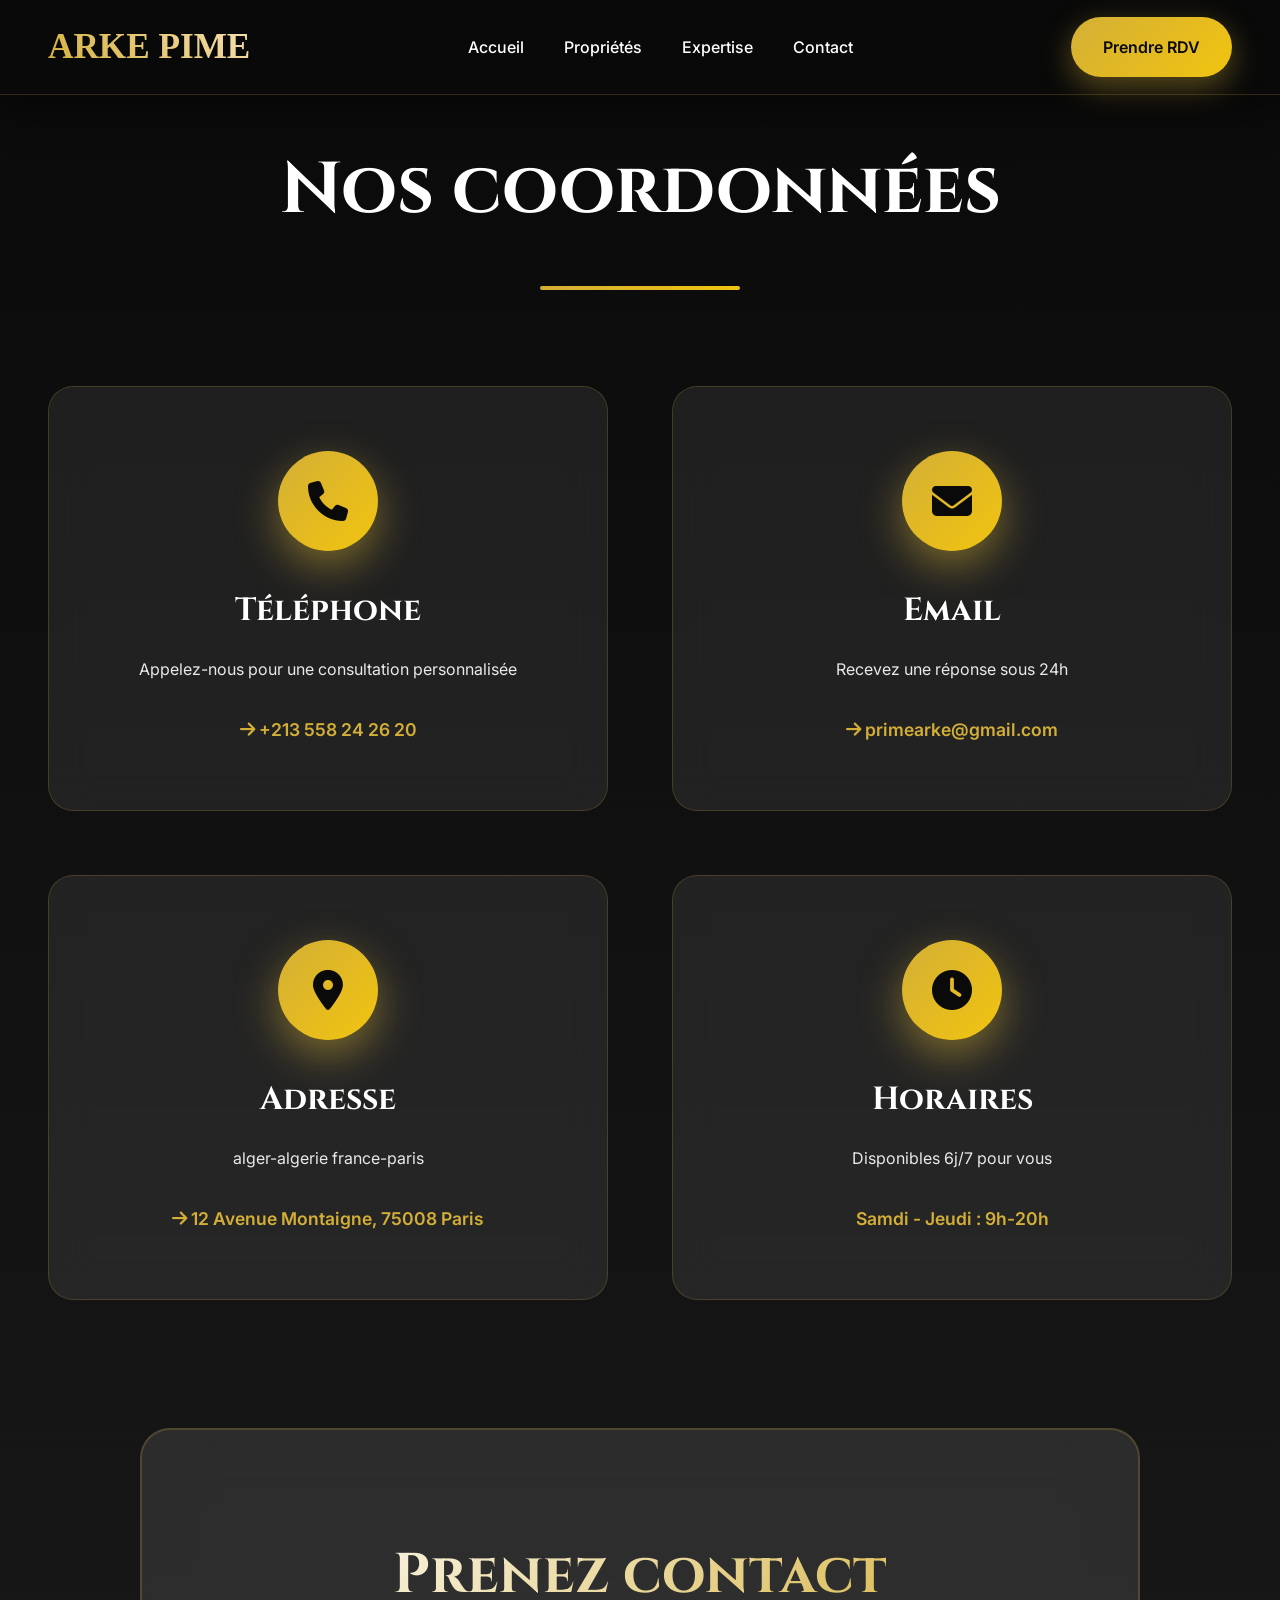
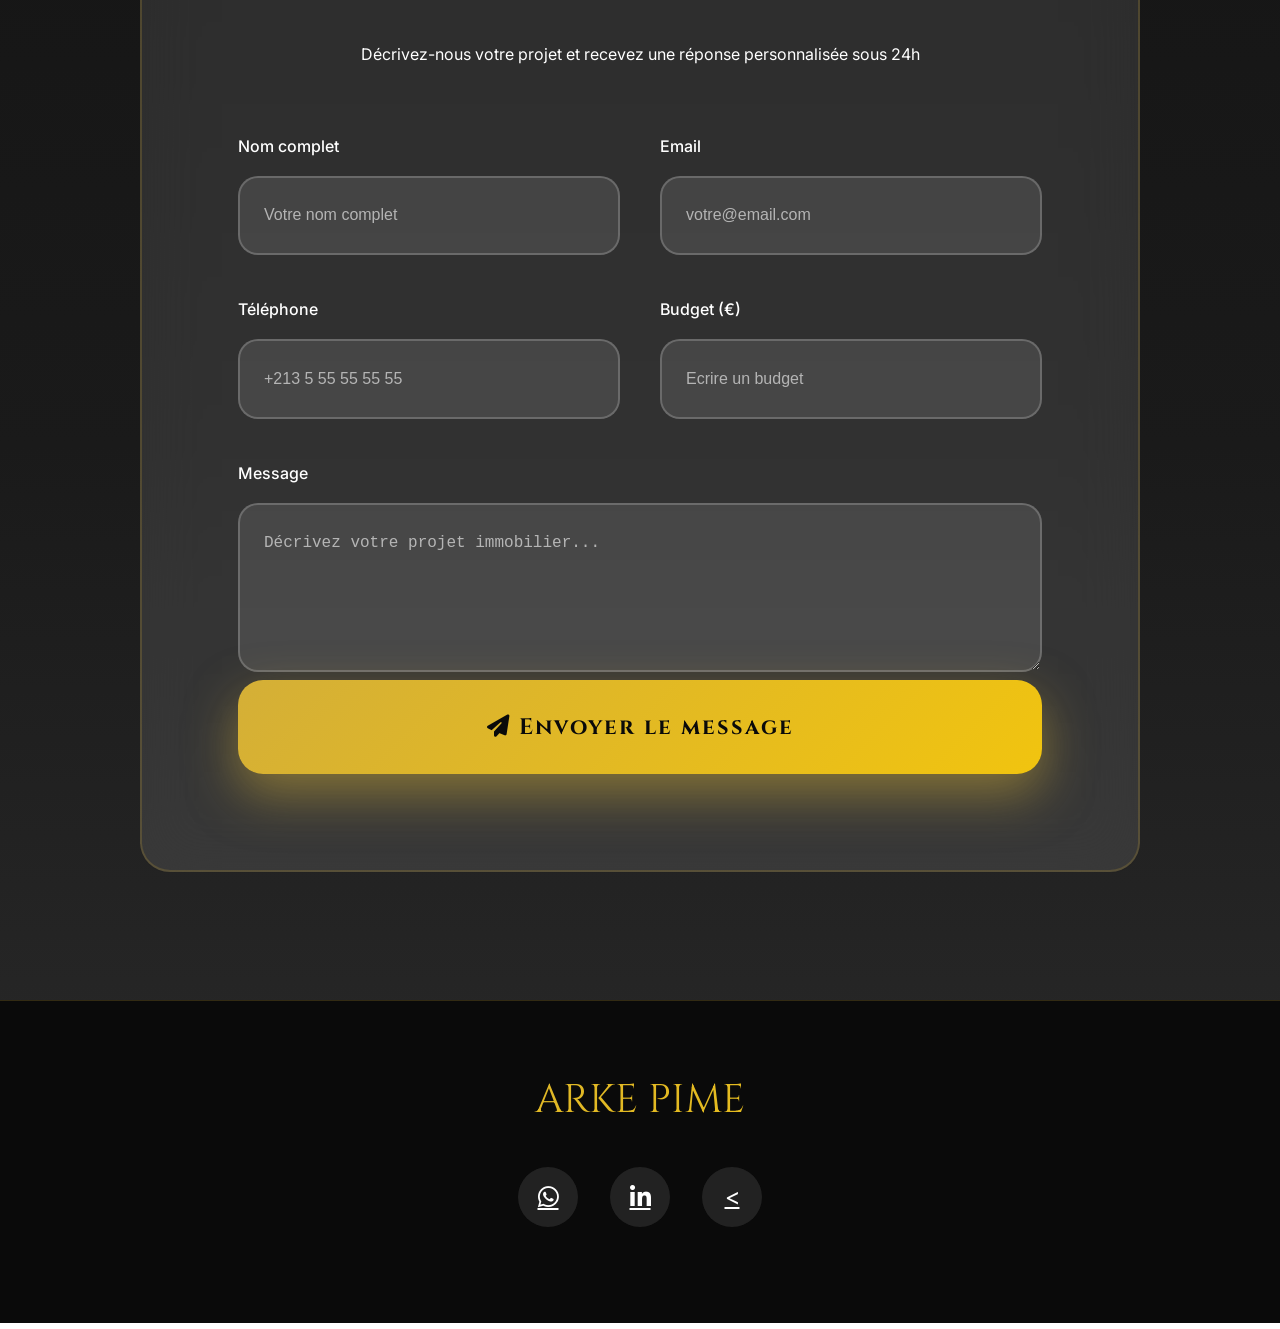
==== contact.html @ ad89e48e "Create contact.html" ====
<!DOCTYPE html>
<html lang="fr">
<head>
    <meta charset="UTF-8">
    <meta name="viewport" content="width=device-width, initial-scale=1.0">
    <title>ARKE PIME - Contact Premium | Immobilier d'Exception</title>
    <link href="https://cdnjs.cloudflare.com/ajax/libs/font-awesome/6.5.1/css/all.min.css" rel="stylesheet">
    <link href="https://fonts.googleapis.com/css2?family=Cinzel:wght@400;500;600;700;800;900&family=Inter:wght@200;300;400;500;600;700;800&display=swap" rel="stylesheet">
    <style>
        :root {
            --gold-primary: #D4AF37;
            --gold-secondary: #F1C40F;
            --gold-tertiary: #F39C12;
            --dark-primary: #0A0A0A;
            --dark-secondary: #1A1A1A;
            --dark-tertiary: #2C2C2C;
            --white-pure: #FFFFFF;
            --glass-bg: rgba(255,255,255,0.05);
            --glass-border: rgba(212,175,55,0.2);
        }

        * {
            margin: 0;
            padding: 0;
            box-sizing: border-box;
        }

        body {
            font-family: 'Inter', sans-serif;
            line-height: 1.75;
            color: var(--white-pure);
            background: linear-gradient(180deg, var(--dark-primary) 0%, var(--dark-secondary) 70%, var(--dark-tertiary) 100%);
            overflow-x: hidden;
        }

        /* HEADER */
        header {
            position: fixed;
            top: 0;
            width: 100%;
            z-index: 10000;
            padding: 1rem 0;
            background: rgba(10,10,10,0.95);
            backdrop-filter: blur(30px);
            border-bottom: 1px solid var(--glass-border);
            box-shadow: 0 10px 40px rgba(0,0,0,0.5);
        }

        nav {
            max-width: 1400px;
            margin: 0 auto;
            padding: 0 3rem;
            display: flex;
            justify-content: space-between;
            align-items: center;
        }

       .logo {
            font-family: 'Playfair Display', serif;
            font-size: 2.2rem;
            font-weight: 700;
            background: linear-gradient(45deg, #d4af37, #f7e1b5);
            -webkit-background-clip: text;
            -webkit-text-fill-color: transparent;
            background-clip: text;
        }

        .nav-links {
            display: flex;
            list-style: none;
            gap: 2.5rem;
        }

        .nav-links a {
            color: var(--white-pure);
            text-decoration: none;
            font-weight: 500;
            font-size: 1rem;
            transition: color 0.3s ease;
        }

        .nav-links a:hover {
            color: var(--gold-primary);
        }

        .cta-btn {
            background: linear-gradient(135deg, var(--gold-primary), var(--gold-secondary));
            color: var(--dark-primary);
            padding: 1rem 2rem;
            border-radius: 30px;
            text-decoration: none;
            font-weight: 600;
            font-size: 1rem;
            box-shadow: 0 10px 30px rgba(212,175,55,0.4);
            transition: all 0.3s ease;
        }

        .cta-btn:hover {
            transform: translateY(-3px);
            box-shadow: 0 20px 40px rgba(212,175,55,0.6);
        }

        /* HERO */
        .hero {
            height: 100vh;
            background: linear-gradient(rgba(10,10,10,0.8), rgba(26,26,26,0.9)), 
                        url('https://images.unsplash.com/photo-1558618047-3c8c76fdd9e4?ixlib=rb-4.0.3&auto=format&fit=crop&w=2070&q=80');
            background-size: cover;
            background-position: center;
            display: flex;
            align-items: center;
            justify-content: center;
            text-align: center;
            margin-top: 80px;
            position: relative;
        }

        .hero-content h1 {
            font-family: 'Cinzel', serif;
            font-size: 6rem;
            font-weight: 900;
            margin-bottom: 2rem;
            background: linear-gradient(135deg, var(--white-pure), var(--gold-primary));
            -webkit-background-clip: text;
            -webkit-text-fill-color: transparent;
            background-clip: text;
            text-shadow: 0 0 50px rgba(0,0,0,0.8);
        }

        .hero-content p {
            font-size: 1.8rem;
            max-width: 700px;
            margin: 0 auto 3rem;
            opacity: 0.95;
        }

        /* CONTAINER */
        .container {
            max-width: 1400px;
            margin: 0 auto;
            padding: 8rem 3rem;
        }

        .section-title {
            font-family: 'Cinzel', serif;
            font-size: 4.5rem;
            text-align: center;
            margin-bottom: 6rem;
            color: var(--white-pure);
            position: relative;
        }

        .section-title::after {
            content: '';
            display: block;
            width: 200px;
            height: 4px;
            background: linear-gradient(90deg, var(--gold-primary), var(--gold-secondary));
            margin: 2rem auto 0;
            border-radius: 2px;
        }

        /* CONTACT GRID */
        .contact-grid {
            display: grid;
            grid-template-columns: repeat(auto-fit, minmax(400px, 1fr));
            gap: 4rem;
            margin-bottom: 8rem;
        }

        .contact-card {
            background: rgba(255,255,255,0.08);
            backdrop-filter: blur(20px);
            border: 1px solid var(--glass-border);
            border-radius: 25px;
            padding: 4rem 3rem;
            text-align: center;
            transition: all 0.4s ease;
            cursor: pointer;
        }

        .contact-card:hover {
            transform: translateY(-15px);
            border-color: var(--gold-primary);
            box-shadow: 0 30px 80px rgba(212,175,55,0.3);
        }

        .contact-icon {
            width: 100px;
            height: 100px;
            background: linear-gradient(135deg, var(--gold-primary), var(--gold-secondary));
            border-radius: 50%;
            display: flex;
            align-items: center;
            justify-content: center;
            margin: 0 auto 2rem;
            font-size: 2.5rem;
            color: var(--dark-primary);
            box-shadow: 0 15px 40px rgba(212,175,55,0.5);
            transition: all 0.3s ease;
        }

        .contact-card:hover .contact-icon {
            transform: scale(1.1);
        }

        .contact-card h3 {
            font-family: 'Cinzel', serif;
            font-size: 2rem;
            margin-bottom: 1rem;
            color: var(--white-pure);
        }

        .contact-card p {
            opacity: 0.9;
            margin-bottom: 2rem;
        }

        .contact-info {
            color: var(--gold-primary);
            font-weight: 600;
            font-size: 1.1rem;
            text-decoration: none;
            display: block;
        }

        /* MAIN FORM */
        .main-form {
            background: rgba(255,255,255,0.1);
            backdrop-filter: blur(30px);
            border: 2px solid var(--glass-border);
            border-radius: 30px;
            padding: 6rem;
            max-width: 1000px;
            margin: 0 auto;
        }

        .form-title {
            text-align: center;
            margin-bottom: 4rem;
        }

        .form-title h2 {
            font-family: 'Cinzel', serif;
            font-size: 3.5rem;
            margin-bottom: 1rem;
            background: linear-gradient(135deg, var(--white-pure), var(--gold-primary));
            -webkit-background-clip: text;
            -webkit-text-fill-color: transparent;
            background-clip: text;
        }

        .form-grid {
            display: grid;
            grid-template-columns: 1fr 1fr;
            gap: 2.5rem;
            margin-bottom: 2.5rem;
        }

        .form-group.full {
            grid-column: 1 / -1;
        }

        .form-group label {
            display: block;
            margin-bottom: 1rem;
            font-weight: 500;
            color: var(--white-pure);
        }

        .form-group input,
        .form-group textarea,
        .form-group select {
            width: 100%;
            padding: 1.8rem 1.5rem;
            background: rgba(255,255,255,0.1);
            border: 2px solid rgba(255,255,255,0.2);
            border-radius: 20px;
            color: var(--white-pure);
            font-size: 1rem;
            transition: all 0.3s ease;
        }

        .form-group input::placeholder,
        .form-group textarea::placeholder {
            color: rgba(255,255,255,0.6);
        }

        .form-group input:focus,
        .form-group textarea:focus {
            outline: none;
            border-color: var(--gold-primary);
            box-shadow: 0 0 20px rgba(212,175,55,0.3);
            background: rgba(255,255,255,0.15);
        }

        .submit-btn {
            width: 100%;
            background: linear-gradient(135deg, var(--gold-primary), var(--gold-secondary));
            color: var(--dark-primary);
            padding: 2rem;
            border: none;
            border-radius: 25px;
            font-family: 'Cinzel', serif;
            font-size: 1.4rem;
            font-weight: 700;
            letter-spacing: 2px;
            cursor: pointer;
            transition: all 0.4s ease;
            box-shadow: 0 20px 50px rgba(212,175,55,0.5);
        }

        .submit-btn:hover {
            transform: translateY(-5px);
            box-shadow: 0 30px 70px rgba(212,175,55,0.7);
        }

        /* FOOTER */
        footer {
            background: var(--dark-primary);
            text-align: center;
            padding: 4rem 3rem;
            border-top: 1px solid var(--glass-border);
        }

        .footer-content {
            max-width: 1400px;
            margin: 0 auto;
        }

        .footer-logo {
            font-family: 'Cinzel', serif;
            font-size: 2.5rem;
            margin-bottom: 2rem;
            background: linear-gradient(135deg, var(--gold-primary), var(--gold-secondary));
            -webkit-background-clip: text;
            -webkit-text-fill-color: transparent;
            background-clip: text;
        }

        .social-links {
            display: flex;
            justify-content: center;
            gap: 2rem;
            margin-bottom: 2rem;
        }

        .social-links a {
            width: 60px;
            height: 60px;
            background: rgba(255,255,255,0.1);
            border-radius: 50%;
            display: flex;
            align-items: center;
            justify-content: center;
            color: var(--white-pure);
            font-size: 1.5rem;
            transition: all 0.3s ease;
            backdrop-filter: blur(10px);
        }

        .social-links a:hover {
            background: var(--gold-primary);
            transform: translateY(-5px) scale(1.1);
            box-shadow: 0 15px 40px rgba(212,175,55,0.6);
        }

        .footer-text {
            opacity: 0.8;
            font-size: 1rem;
        }

        /* RESPONSIVE */
        @media (max-width: 768px) {
            .hero-content h1 {
                font-size: 3.5rem;
            }
            
            .hero-content p {
                font-size: 1.3rem;
            }
            
            .nav-links {
                display: none;
            }
            
            .container {
                padding: 4rem 2rem;
            }
            
            .form-grid {
                grid-template-columns: 1fr;
            }
            
            .contact-grid {
                grid-template-columns: 1fr;
            }
        }
    </style>
</head>
<body>
    <!-- HEADER -->
    <header>
        <nav>
            <div class="logo">ARKE PIME</div>
            <ul class="nav-links">
                <li><a href="index.html">Accueil</a></li>
                <li><a href="#properties">Propriétés</a></li>
                <li><a href="#about">Expertise</a></li>
                <li><a href="contact.html">Contact</a></li>
            </ul>
            <a href="#form" class="cta-btn">Prendre RDV</a>
        </nav>
    </header>

  

    <!-- CONTACT INFO -->
    <div class="container">
        <h2 class="section-title" id="contact">Nos coordonnées</h2>
        
        <div class="contact-grid">
            <div class="contact-card">
                <div class="contact-icon">
                    <i class="fas fa-phone"></i>
                </div>
                <h3>Téléphone</h3>
                <p>Appelez-nous pour une consultation personnalisée</p>
                <a href="tel:+213558242620" class="contact-info">
                    <i class="fas fa-arrow-right"></i> +213 558 24 26 20
                </a>
            </div>

            <div class="contact-card">
                <div class="contact-icon">
                    <i class="fas fa-envelope"></i>
                </div>
                <h3>Email</h3>
                <p>Recevez une réponse sous 24h</p>
                <a href="primearke@gmail.com" class="contact-info">
                    <i class="fas fa-arrow-right"></i> primearke@gmail.com
                </a>
            </div>

            <div class="contact-card">
                <div class="contact-icon">
                    <i class="fas fa-map-marker-alt"></i>
                </div>
                <h3>Adresse</h3>
                <p>alger-algerie france-paris</p>
                <a href="#" class="contact-info">
                    <i class="fas fa-arrow-right"></i> 12 Avenue Montaigne, 75008 Paris
                </a>
            </div>

            <div class="contact-card">
                <div class="contact-icon">
                    <i class="fas fa-clock"></i>
                </div>
                <h3>Horaires</h3>
                <p>Disponibles 6j/7 pour vous</p>
                <div class="contact-info">Samdi - Jeudi : 9h-20h</div>
            </div>
        </div>

        <!-- MAIN FORM -->
        <div class="main-form" id="form">
            <div class="form-title">
                <h2>Prenez contact</h2>
                <p>Décrivez-nous votre projet et recevez une réponse personnalisée sous 24h</p>
            </div>

            <form class="contact-form" id="contactForm">
                <div class="form-grid">
                    <div class="form-group">
                        <label>Nom complet</label>
                        <input type="text" name="name" placeholder="Votre nom complet" required>
                    </div>
                    <div class="form-group">
                        <label>Email</label>
                        <input type="email" name="email" placeholder="votre@email.com" required>
                    </div>
                    <div class="form-group">
                        <label>Téléphone</label>
                        <input type="tel" name="phone" placeholder="+213 5 55 55 55 55">
                    </div>
                    <div class="form-group">
                        <label> Budget (€)</label>
                        <input type="nemero" name=" Budget (€)" placeholder="Ecrire un budget" required>
                    </div>
                </div>
                
                <div class="form-group full">
                    <label>Message</label>
                    <textarea name="message" rows="6" placeholder="Décrivez votre projet immobilier..." required></textarea>
                </div>
                
                <button type="submit" class="submit-btn">
                    <i class="fas fa-paper-plane"></i> Envoyer le message
                </button>
            </form>
        </div>
    </div>

    <!-- FOOTER -->
    <footer>
        <div class="footer-content">
            <div class="footer-logo">ARKE PIME</div>
            <div class="social-links">
                <a href="#"><i class="fab fa-whatsapp"></i></a>
                <a href="#"><i class="fab fa-linkedin-in"></i></a>
                <a href="#"><
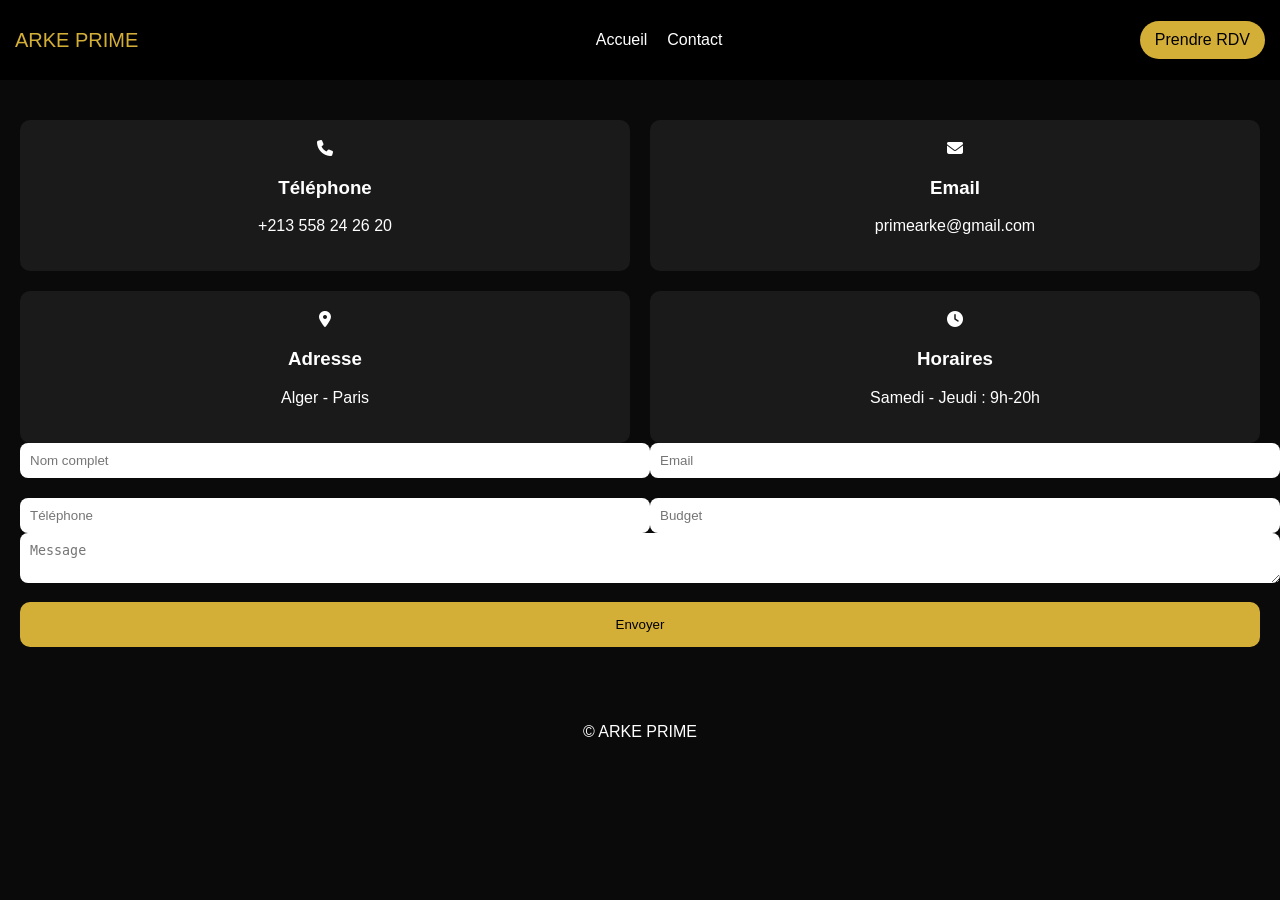
==== commit 4c4e8ee5: "Update contact.html" ====
--- a/contact.html
+++ b/contact.html
@@ -1,512 +1,208 @@
 <!DOCTYPE html>
 <html lang="fr">
 <head>
-    <meta charset="UTF-8">
-    <meta name="viewport" content="width=device-width, initial-scale=1.0">
-    <title>ARKE PIME - Contact Premium | Immobilier d'Exception</title>
-    <link href="https://cdnjs.cloudflare.com/ajax/libs/font-awesome/6.5.1/css/all.min.css" rel="stylesheet">
-    <link href="https://fonts.googleapis.com/css2?family=Cinzel:wght@400;500;600;700;800;900&family=Inter:wght@200;300;400;500;600;700;800&display=swap" rel="stylesheet">
-    <style>
-        :root {
-            --gold-primary: #D4AF37;
-            --gold-secondary: #F1C40F;
-            --gold-tertiary: #F39C12;
-            --dark-primary: #0A0A0A;
-            --dark-secondary: #1A1A1A;
-            --dark-tertiary: #2C2C2C;
-            --white-pure: #FFFFFF;
-            --glass-bg: rgba(255,255,255,0.05);
-            --glass-border: rgba(212,175,55,0.2);
-        }
-
-        * {
-            margin: 0;
-            padding: 0;
-            box-sizing: border-box;
-        }
-
-        body {
-            font-family: 'Inter', sans-serif;
-            line-height: 1.75;
-            color: var(--white-pure);
-            background: linear-gradient(180deg, var(--dark-primary) 0%, var(--dark-secondary) 70%, var(--dark-tertiary) 100%);
-            overflow-x: hidden;
-        }
-
-        /* HEADER */
-        header {
-            position: fixed;
-            top: 0;
-            width: 100%;
-            z-index: 10000;
-            padding: 1rem 0;
-            background: rgba(10,10,10,0.95);
-            backdrop-filter: blur(30px);
-            border-bottom: 1px solid var(--glass-border);
-            box-shadow: 0 10px 40px rgba(0,0,0,0.5);
-        }
-
-        nav {
-            max-width: 1400px;
-            margin: 0 auto;
-            padding: 0 3rem;
-            display: flex;
-            justify-content: space-between;
-            align-items: center;
-        }
-
-       .logo {
-            font-family: 'Playfair Display', serif;
-            font-size: 2.2rem;
-            font-weight: 700;
-            background: linear-gradient(45deg, #d4af37, #f7e1b5);
-            -webkit-background-clip: text;
-            -webkit-text-fill-color: transparent;
-            background-clip: text;
-        }
-
-        .nav-links {
-            display: flex;
-            list-style: none;
-            gap: 2.5rem;
-        }
-
-        .nav-links a {
-            color: var(--white-pure);
-            text-decoration: none;
-            font-weight: 500;
-            font-size: 1rem;
-            transition: color 0.3s ease;
-        }
-
-        .nav-links a:hover {
-            color: var(--gold-primary);
-        }
-
-        .cta-btn {
-            background: linear-gradient(135deg, var(--gold-primary), var(--gold-secondary));
-            color: var(--dark-primary);
-            padding: 1rem 2rem;
-            border-radius: 30px;
-            text-decoration: none;
-            font-weight: 600;
-            font-size: 1rem;
-            box-shadow: 0 10px 30px rgba(212,175,55,0.4);
-            transition: all 0.3s ease;
-        }
-
-        .cta-btn:hover {
-            transform: translateY(-3px);
-            box-shadow: 0 20px 40px rgba(212,175,55,0.6);
-        }
-
-        /* HERO */
-        .hero {
-            height: 100vh;
-            background: linear-gradient(rgba(10,10,10,0.8), rgba(26,26,26,0.9)), 
-                        url('https://images.unsplash.com/photo-1558618047-3c8c76fdd9e4?ixlib=rb-4.0.3&auto=format&fit=crop&w=2070&q=80');
-            background-size: cover;
-            background-position: center;
-            display: flex;
-            align-items: center;
-            justify-content: center;
-            text-align: center;
-            margin-top: 80px;
-            position: relative;
-        }
-
-        .hero-content h1 {
-            font-family: 'Cinzel', serif;
-            font-size: 6rem;
-            font-weight: 900;
-            margin-bottom: 2rem;
-            background: linear-gradient(135deg, var(--white-pure), var(--gold-primary));
-            -webkit-background-clip: text;
-            -webkit-text-fill-color: transparent;
-            background-clip: text;
-            text-shadow: 0 0 50px rgba(0,0,0,0.8);
-        }
-
-        .hero-content p {
-            font-size: 1.8rem;
-            max-width: 700px;
-            margin: 0 auto 3rem;
-            opacity: 0.95;
-        }
-
-        /* CONTAINER */
-        .container {
-            max-width: 1400px;
-            margin: 0 auto;
-            padding: 8rem 3rem;
-        }
-
-        .section-title {
-            font-family: 'Cinzel', serif;
-            font-size: 4.5rem;
-            text-align: center;
-            margin-bottom: 6rem;
-            color: var(--white-pure);
-            position: relative;
-        }
-
-        .section-title::after {
-            content: '';
-            display: block;
-            width: 200px;
-            height: 4px;
-            background: linear-gradient(90deg, var(--gold-primary), var(--gold-secondary));
-            margin: 2rem auto 0;
-            border-radius: 2px;
-        }
-
-        /* CONTACT GRID */
-        .contact-grid {
-            display: grid;
-            grid-template-columns: repeat(auto-fit, minmax(400px, 1fr));
-            gap: 4rem;
-            margin-bottom: 8rem;
-        }
-
-        .contact-card {
-            background: rgba(255,255,255,0.08);
-            backdrop-filter: blur(20px);
-            border: 1px solid var(--glass-border);
-            border-radius: 25px;
-            padding: 4rem 3rem;
-            text-align: center;
-            transition: all 0.4s ease;
-            cursor: pointer;
-        }
-
-        .contact-card:hover {
-            transform: translateY(-15px);
-            border-color: var(--gold-primary);
-            box-shadow: 0 30px 80px rgba(212,175,55,0.3);
-        }
-
-        .contact-icon {
-            width: 100px;
-            height: 100px;
-            background: linear-gradient(135deg, var(--gold-primary), var(--gold-secondary));
-            border-radius: 50%;
-            display: flex;
-            align-items: center;
-            justify-content: center;
-            margin: 0 auto 2rem;
-            font-size: 2.5rem;
-            color: var(--dark-primary);
-            box-shadow: 0 15px 40px rgba(212,175,55,0.5);
-            transition: all 0.3s ease;
-        }
-
-        .contact-card:hover .contact-icon {
-            transform: scale(1.1);
-        }
-
-        .contact-card h3 {
-            font-family: 'Cinzel', serif;
-            font-size: 2rem;
-            margin-bottom: 1rem;
-            color: var(--white-pure);
-        }
-
-        .contact-card p {
-            opacity: 0.9;
-            margin-bottom: 2rem;
-        }
-
-        .contact-info {
-            color: var(--gold-primary);
-            font-weight: 600;
-            font-size: 1.1rem;
-            text-decoration: none;
-            display: block;
-        }
-
-        /* MAIN FORM */
-        .main-form {
-            background: rgba(255,255,255,0.1);
-            backdrop-filter: blur(30px);
-            border: 2px solid var(--glass-border);
-            border-radius: 30px;
-            padding: 6rem;
-            max-width: 1000px;
-            margin: 0 auto;
-        }
-
-        .form-title {
-            text-align: center;
-            margin-bottom: 4rem;
-        }
-
-        .form-title h2 {
-            font-family: 'Cinzel', serif;
-            font-size: 3.5rem;
-            margin-bottom: 1rem;
-            background: linear-gradient(135deg, var(--white-pure), var(--gold-primary));
-            -webkit-background-clip: text;
-            -webkit-text-fill-color: transparent;
-            background-clip: text;
-        }
-
-        .form-grid {
-            display: grid;
-            grid-template-columns: 1fr 1fr;
-            gap: 2.5rem;
-            margin-bottom: 2.5rem;
-        }
-
-        .form-group.full {
-            grid-column: 1 / -1;
-        }
-
-        .form-group label {
-            display: block;
-            margin-bottom: 1rem;
-            font-weight: 500;
-            color: var(--white-pure);
-        }
-
-        .form-group input,
-        .form-group textarea,
-        .form-group select {
-            width: 100%;
-            padding: 1.8rem 1.5rem;
-            background: rgba(255,255,255,0.1);
-            border: 2px solid rgba(255,255,255,0.2);
-            border-radius: 20px;
-            color: var(--white-pure);
-            font-size: 1rem;
-            transition: all 0.3s ease;
-        }
-
-        .form-group input::placeholder,
-        .form-group textarea::placeholder {
-            color: rgba(255,255,255,0.6);
-        }
-
-        .form-group input:focus,
-        .form-group textarea:focus {
-            outline: none;
-            border-color: var(--gold-primary);
-            box-shadow: 0 0 20px rgba(212,175,55,0.3);
-            background: rgba(255,255,255,0.15);
-        }
-
-        .submit-btn {
-            width: 100%;
-            background: linear-gradient(135deg, var(--gold-primary), var(--gold-secondary));
-            color: var(--dark-primary);
-            padding: 2rem;
-            border: none;
-            border-radius: 25px;
-            font-family: 'Cinzel', serif;
-            font-size: 1.4rem;
-            font-weight: 700;
-            letter-spacing: 2px;
-            cursor: pointer;
-            transition: all 0.4s ease;
-            box-shadow: 0 20px 50px rgba(212,175,55,0.5);
-        }
-
-        .submit-btn:hover {
-            transform: translateY(-5px);
-            box-shadow: 0 30px 70px rgba(212,175,55,0.7);
-        }
-
-        /* FOOTER */
-        footer {
-            background: var(--dark-primary);
-            text-align: center;
-            padding: 4rem 3rem;
-            border-top: 1px solid var(--glass-border);
-        }
-
-        .footer-content {
-            max-width: 1400px;
-            margin: 0 auto;
-        }
-
-        .footer-logo {
-            font-family: 'Cinzel', serif;
-            font-size: 2.5rem;
-            margin-bottom: 2rem;
-            background: linear-gradient(135deg, var(--gold-primary), var(--gold-secondary));
-            -webkit-background-clip: text;
-            -webkit-text-fill-color: transparent;
-            background-clip: text;
-        }
-
-        .social-links {
-            display: flex;
-            justify-content: center;
-            gap: 2rem;
-            margin-bottom: 2rem;
-        }
-
-        .social-links a {
-            width: 60px;
-            height: 60px;
-            background: rgba(255,255,255,0.1);
-            border-radius: 50%;
-            display: flex;
-            align-items: center;
-            justify-content: center;
-            color: var(--white-pure);
-            font-size: 1.5rem;
-            transition: all 0.3s ease;
-            backdrop-filter: blur(10px);
-        }
-
-        .social-links a:hover {
-            background: var(--gold-primary);
-            transform: translateY(-5px) scale(1.1);
-            box-shadow: 0 15px 40px rgba(212,175,55,0.6);
-        }
-
-        .footer-text {
-            opacity: 0.8;
-            font-size: 1rem;
-        }
-
-        /* RESPONSIVE */
-        @media (max-width: 768px) {
-            .hero-content h1 {
-                font-size: 3.5rem;
-            }
-            
-            .hero-content p {
-                font-size: 1.3rem;
-            }
-            
-            .nav-links {
-                display: none;
-            }
-            
-            .container {
-                padding: 4rem 2rem;
-            }
-            
-            .form-grid {
-                grid-template-columns: 1fr;
-            }
-            
-            .contact-grid {
-                grid-template-columns: 1fr;
-            }
-        }
-    </style>
+<meta charset="UTF-8">
+<meta name="viewport" content="width=device-width, initial-scale=1.0">
+<title>ARKE PIME - Contact Premium</title>
+
+<link href="https://cdnjs.cloudflare.com/ajax/libs/font-awesome/6.5.1/css/all.min.css" rel="stylesheet">
+
+<style>
+
+/* ===== BASE ===== */
+body {
+    margin:0;
+    font-family: Arial, sans-serif;
+    background:#0A0A0A;
+    color:white;
+}
+
+/* HEADER */
+header {
+    position:fixed;
+    width:100%;
+    background:black;
+    z-index:1000;
+}
+
+nav {
+    display:flex;
+    justify-content:space-between;
+    align-items:center;
+    padding:15px;
+}
+
+.logo {
+    font-size:20px;
+    color:#D4AF37;
+}
+
+.nav-links {
+    display:flex;
+    gap:20px;
+    list-style:none;
+}
+
+.nav-links a {
+    color:white;
+    text-decoration:none;
+}
+
+.cta-btn {
+    background:#D4AF37;
+    padding:10px 15px;
+    border-radius:20px;
+    color:black;
+    text-decoration:none;
+}
+
+/* CONTAINER */
+.container {
+    padding:120px 20px 40px;
+}
+
+/* GRID */
+.contact-grid {
+    display:grid;
+    grid-template-columns:repeat(2,1fr);
+    gap:20px;
+}
+
+.contact-card {
+    background:#1A1A1A;
+    padding:20px;
+    border-radius:10px;
+    text-align:center;
+}
+
+/* FORM */
+.form-grid {
+    display:grid;
+    grid-template-columns:repeat(2,1fr);
+    gap:20px;
+}
+
+input, textarea {
+    width:100%;
+    padding:10px;
+    border:none;
+    border-radius:8px;
+}
+
+.submit-btn {
+    width:100%;
+    padding:15px;
+    background:#D4AF37;
+    border:none;
+    border-radius:10px;
+    margin-top:15px;
+}
+
+/* FOOTER */
+footer {
+    text-align:center;
+    padding:20px;
+}
+
+/* ===== MOBILE ===== */
+@media (max-width:768px){
+
+    nav {
+        flex-direction:column;
+        gap:10px;
+    }
+
+    .nav-links {
+        flex-direction:column;
+        text-align:center;
+    }
+
+    .contact-grid {
+        grid-template-columns:1fr;
+    }
+
+    .form-grid {
+        grid-template-columns:1fr;
+    }
+
+    .container {
+        padding:100px 15px;
+    }
+
+}
+
+</style>
 </head>
+
 <body>
-    <!-- HEADER -->
-    <header>
-        <nav>
-            <div class="logo">ARKE PIME</div>
-            <ul class="nav-links">
-                <li><a href="index.html">Accueil</a></li>
-                <li><a href="#properties">Propriétés</a></li>
-                <li><a href="#about">Expertise</a></li>
-                <li><a href="contact.html">Contact</a></li>
-            </ul>
-            <a href="#form" class="cta-btn">Prendre RDV</a>
-        </nav>
-    </header>
-
-  
-
-    <!-- CONTACT INFO -->
-    <div class="container">
-        <h2 class="section-title" id="contact">Nos coordonnées</h2>
-        
-        <div class="contact-grid">
-            <div class="contact-card">
-                <div class="contact-icon">
-                    <i class="fas fa-phone"></i>
-                </div>
-                <h3>Téléphone</h3>
-                <p>Appelez-nous pour une consultation personnalisée</p>
-                <a href="tel:+213558242620" class="contact-info">
-                    <i class="fas fa-arrow-right"></i> +213 558 24 26 20
-                </a>
-            </div>
-
-            <div class="contact-card">
-                <div class="contact-icon">
-                    <i class="fas fa-envelope"></i>
-                </div>
-                <h3>Email</h3>
-                <p>Recevez une réponse sous 24h</p>
-                <a href="primearke@gmail.com" class="contact-info">
-                    <i class="fas fa-arrow-right"></i> primearke@gmail.com
-                </a>
-            </div>
-
-            <div class="contact-card">
-                <div class="contact-icon">
-                    <i class="fas fa-map-marker-alt"></i>
-                </div>
-                <h3>Adresse</h3>
-                <p>alger-algerie france-paris</p>
-                <a href="#" class="contact-info">
-                    <i class="fas fa-arrow-right"></i> 12 Avenue Montaigne, 75008 Paris
-                </a>
-            </div>
-
-            <div class="contact-card">
-                <div class="contact-icon">
-                    <i class="fas fa-clock"></i>
-                </div>
-                <h3>Horaires</h3>
-                <p>Disponibles 6j/7 pour vous</p>
-                <div class="contact-info">Samdi - Jeudi : 9h-20h</div>
-            </div>
-        </div>
-
-        <!-- MAIN FORM -->
-        <div class="main-form" id="form">
-            <div class="form-title">
-                <h2>Prenez contact</h2>
-                <p>Décrivez-nous votre projet et recevez une réponse personnalisée sous 24h</p>
-            </div>
-
-            <form class="contact-form" id="contactForm">
-                <div class="form-grid">
-                    <div class="form-group">
-                        <label>Nom complet</label>
-                        <input type="text" name="name" placeholder="Votre nom complet" required>
-                    </div>
-                    <div class="form-group">
-                        <label>Email</label>
-                        <input type="email" name="email" placeholder="votre@email.com" required>
-                    </div>
-                    <div class="form-group">
-                        <label>Téléphone</label>
-                        <input type="tel" name="phone" placeholder="+213 5 55 55 55 55">
-                    </div>
-                    <div class="form-group">
-                        <label> Budget (€)</label>
-                        <input type="nemero" name=" Budget (€)" placeholder="Ecrire un budget" required>
-                    </div>
-                </div>
-                
-                <div class="form-group full">
-                    <label>Message</label>
-                    <textarea name="message" rows="6" placeholder="Décrivez votre projet immobilier..." required></textarea>
-                </div>
-                
-                <button type="submit" class="submit-btn">
-                    <i class="fas fa-paper-plane"></i> Envoyer le message
-                </button>
-            </form>
-        </div>
-    </div>
-
-    <!-- FOOTER -->
-    <footer>
-        <div class="footer-content">
-            <div class="footer-logo">ARKE PIME</div>
-            <div class="social-links">
-                <a href="#"><i class="fab fa-whatsapp"></i></a>
-                <a href="#"><i class="fab fa-linkedin-in"></i></a>
-                <a href="#"><
+
+<header>
+<nav>
+<div class="logo">ARKE PRIME</div>
+
+<ul class="nav-links">
+<li><a href="index.html">Accueil</a></li>
+<li><a href="contact.html">Contact</a></li>
+</ul>
+
+<a href="#form" class="cta-btn">Prendre RDV</a>
+</nav>
+</header>
+
+<div class="container">
+
+<div class="contact-grid">
+
+<div class="contact-card">
+<i class="fas fa-phone"></i>
+<h3>Téléphone</h3>
+<p>+213 558 24 26 20</p>
+</div>
+
+<div class="contact-card">
+<i class="fas fa-envelope"></i>
+<h3>Email</h3>
+<p>primearke@gmail.com</p>
+</div>
+
+<div class="contact-card">
+<i class="fas fa-map-marker-alt"></i>
+<h3>Adresse</h3>
+<p>Alger - Paris</p>
+</div>
+
+<div class="contact-card">
+<i class="fas fa-clock"></i>
+<h3>Horaires</h3>
+<p>Samedi - Jeudi : 9h-20h</p>
+</div>
+
+</div>
+
+<div class="main-form" id="form">
+
+<form>
+
+<div class="form-grid">
+<input type="text" placeholder="Nom complet">
+<input type="email" placeholder="Email">
+<input type="tel" placeholder="Téléphone">
+<input type="number" placeholder="Budget">
+</div>
+
+<textarea placeholder="Message"></textarea>
+
+<button class="submit-btn">Envoyer</button>
+
+</form>
+
+</div>
+
+</div>
+
+<footer>
+<p>© ARKE PRIME</p>
+</footer>
+
+</body>
+</html>
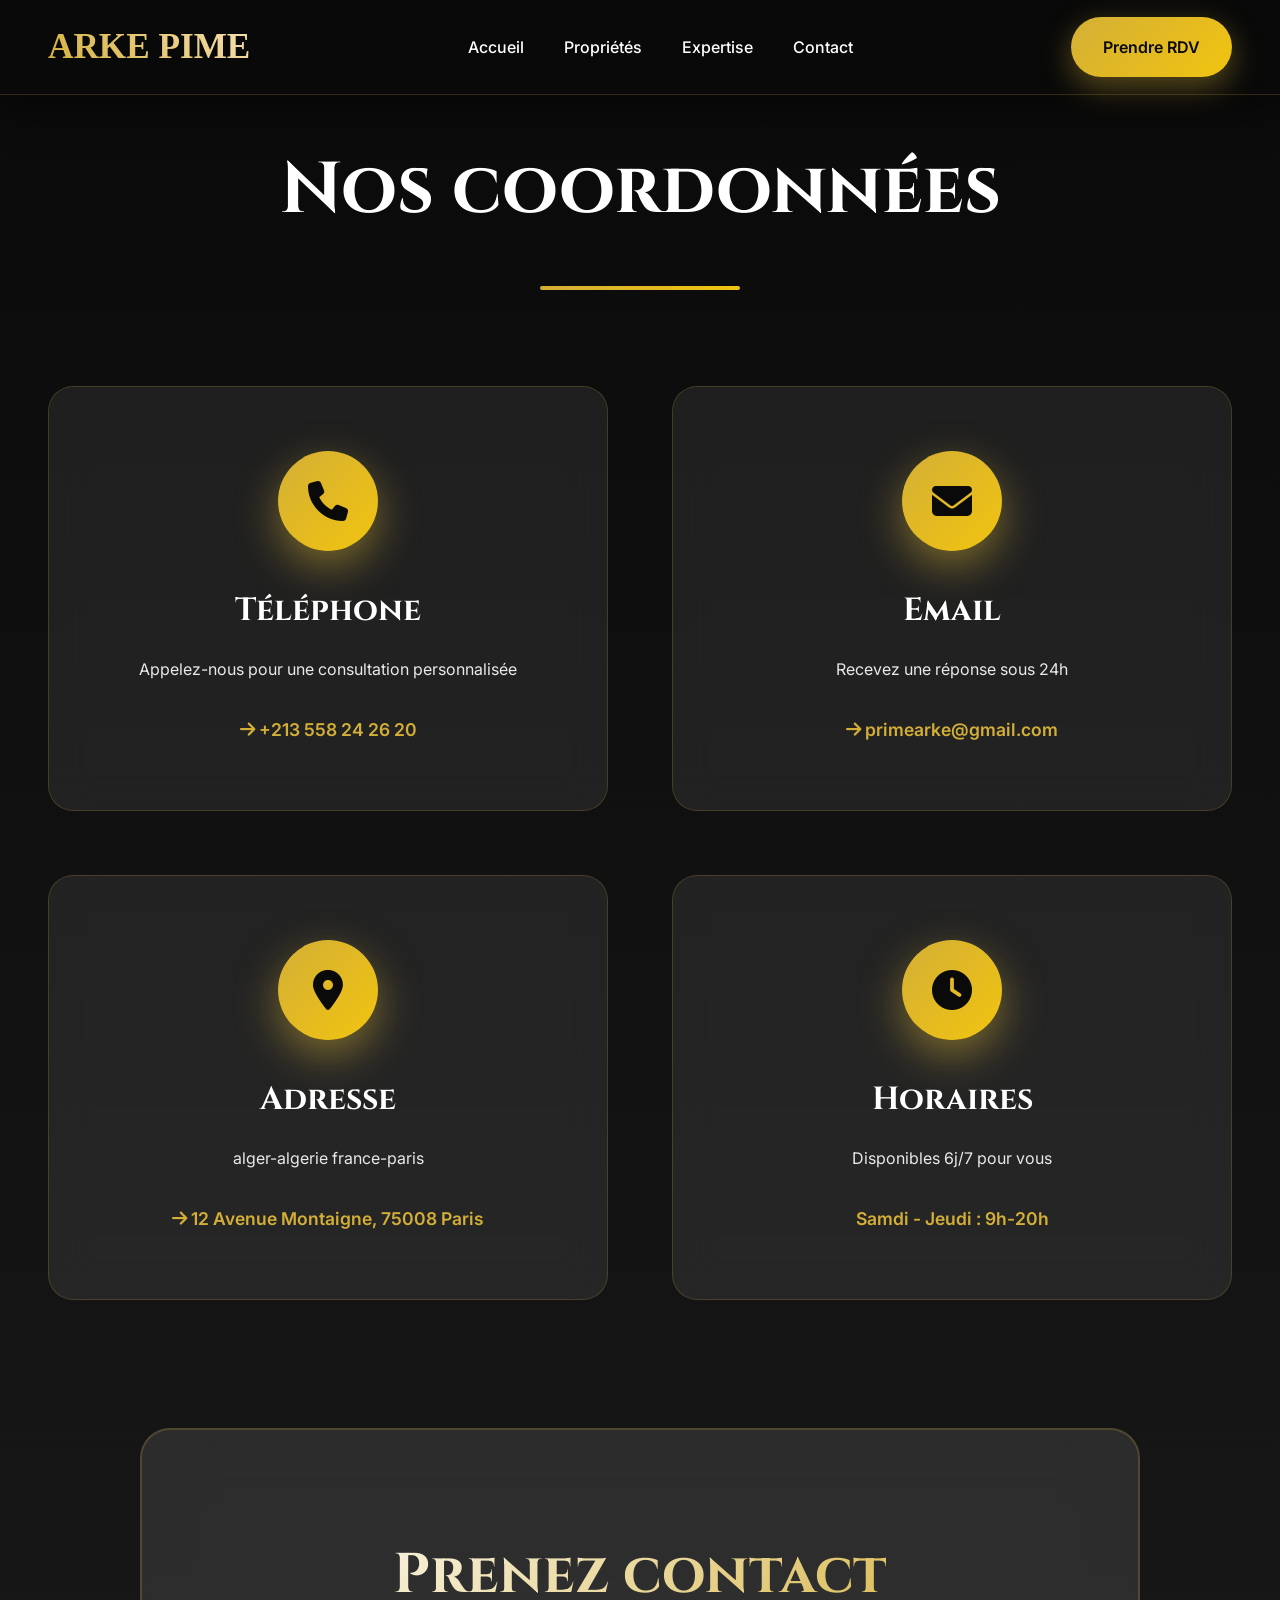
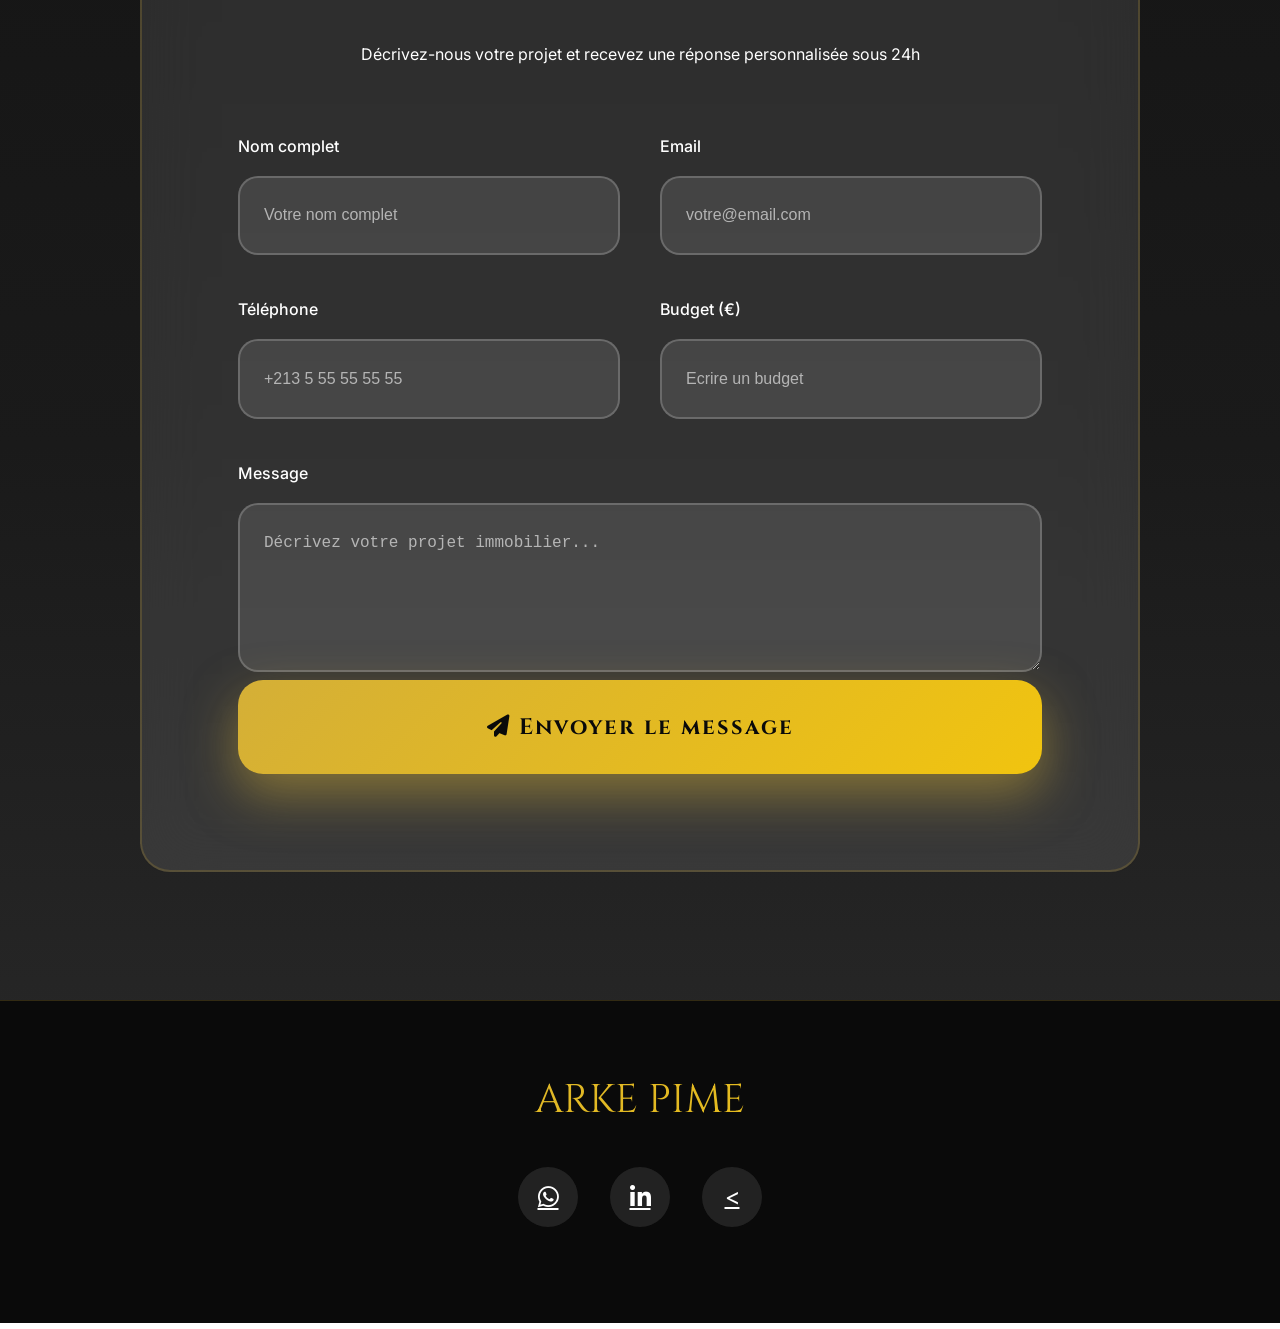
==== commit 5cb00f3d: "Update contact.html" ====
--- a/contact.html
+++ b/contact.html
@@ -1,208 +1,512 @@
 <!DOCTYPE html>
 <html lang="fr">
 <head>
-<meta charset="UTF-8">
-<meta name="viewport" content="width=device-width, initial-scale=1.0">
-<title>ARKE PIME - Contact Premium</title>
-
-<link href="https://cdnjs.cloudflare.com/ajax/libs/font-awesome/6.5.1/css/all.min.css" rel="stylesheet">
-
-<style>
-
-/* ===== BASE ===== */
-body {
-    margin:0;
-    font-family: Arial, sans-serif;
-    background:#0A0A0A;
-    color:white;
-}
-
-/* HEADER */
-header {
-    position:fixed;
-    width:100%;
-    background:black;
-    z-index:1000;
-}
-
-nav {
-    display:flex;
-    justify-content:space-between;
-    align-items:center;
-    padding:15px;
-}
-
-.logo {
-    font-size:20px;
-    color:#D4AF37;
-}
-
-.nav-links {
-    display:flex;
-    gap:20px;
-    list-style:none;
-}
-
-.nav-links a {
-    color:white;
-    text-decoration:none;
-}
-
-.cta-btn {
-    background:#D4AF37;
-    padding:10px 15px;
-    border-radius:20px;
-    color:black;
-    text-decoration:none;
-}
-
-/* CONTAINER */
-.container {
-    padding:120px 20px 40px;
-}
-
-/* GRID */
-.contact-grid {
-    display:grid;
-    grid-template-columns:repeat(2,1fr);
-    gap:20px;
-}
-
-.contact-card {
-    background:#1A1A1A;
-    padding:20px;
-    border-radius:10px;
-    text-align:center;
-}
-
-/* FORM */
-.form-grid {
-    display:grid;
-    grid-template-columns:repeat(2,1fr);
-    gap:20px;
-}
-
-input, textarea {
-    width:100%;
-    padding:10px;
-    border:none;
-    border-radius:8px;
-}
-
-.submit-btn {
-    width:100%;
-    padding:15px;
-    background:#D4AF37;
-    border:none;
-    border-radius:10px;
-    margin-top:15px;
-}
-
-/* FOOTER */
-footer {
-    text-align:center;
-    padding:20px;
-}
-
-/* ===== MOBILE ===== */
-@media (max-width:768px){
-
-    nav {
-        flex-direction:column;
-        gap:10px;
-    }
-
-    .nav-links {
-        flex-direction:column;
-        text-align:center;
-    }
-
-    .contact-grid {
-        grid-template-columns:1fr;
-    }
-
-    .form-grid {
-        grid-template-columns:1fr;
-    }
-
-    .container {
-        padding:100px 15px;
-    }
-
-}
-
-</style>
+    <meta charset="UTF-8">
+    <meta name="viewport" content="width=device-width, initial-scale=1.0">
+    <title>ARKE PIME - Contact Premium | Immobilier d'Exception</title>
+    <link href="https://cdnjs.cloudflare.com/ajax/libs/font-awesome/6.5.1/css/all.min.css" rel="stylesheet">
+    <link href="https://fonts.googleapis.com/css2?family=Cinzel:wght@400;500;600;700;800;900&family=Inter:wght@200;300;400;500;600;700;800&display=swap" rel="stylesheet">
+    <style>
+        :root {
+            --gold-primary: #D4AF37;
+            --gold-secondary: #F1C40F;
+            --gold-tertiary: #F39C12;
+            --dark-primary: #0A0A0A;
+            --dark-secondary: #1A1A1A;
+            --dark-tertiary: #2C2C2C;
+            --white-pure: #FFFFFF;
+            --glass-bg: rgba(255,255,255,0.05);
+            --glass-border: rgba(212,175,55,0.2);
+        }
+
+        * {
+            margin: 0;
+            padding: 0;
+            box-sizing: border-box;
+        }
+
+        body {
+            font-family: 'Inter', sans-serif;
+            line-height: 1.75;
+            color: var(--white-pure);
+            background: linear-gradient(180deg, var(--dark-primary) 0%, var(--dark-secondary) 70%, var(--dark-tertiary) 100%);
+            overflow-x: hidden;
+        }
+
+        /* HEADER */
+        header {
+            position: fixed;
+            top: 0;
+            width: 100%;
+            z-index: 10000;
+            padding: 1rem 0;
+            background: rgba(10,10,10,0.95);
+            backdrop-filter: blur(30px);
+            border-bottom: 1px solid var(--glass-border);
+            box-shadow: 0 10px 40px rgba(0,0,0,0.5);
+        }
+
+        nav {
+            max-width: 1400px;
+            margin: 0 auto;
+            padding: 0 3rem;
+            display: flex;
+            justify-content: space-between;
+            align-items: center;
+        }
+
+       .logo {
+            font-family: 'Playfair Display', serif;
+            font-size: 2.2rem;
+            font-weight: 700;
+            background: linear-gradient(45deg, #d4af37, #f7e1b5);
+            -webkit-background-clip: text;
+            -webkit-text-fill-color: transparent;
+            background-clip: text;
+        }
+
+        .nav-links {
+            display: flex;
+            list-style: none;
+            gap: 2.5rem;
+        }
+
+        .nav-links a {
+            color: var(--white-pure);
+            text-decoration: none;
+            font-weight: 500;
+            font-size: 1rem;
+            transition: color 0.3s ease;
+        }
+
+        .nav-links a:hover {
+            color: var(--gold-primary);
+        }
+
+        .cta-btn {
+            background: linear-gradient(135deg, var(--gold-primary), var(--gold-secondary));
+            color: var(--dark-primary);
+            padding: 1rem 2rem;
+            border-radius: 30px;
+            text-decoration: none;
+            font-weight: 600;
+            font-size: 1rem;
+            box-shadow: 0 10px 30px rgba(212,175,55,0.4);
+            transition: all 0.3s ease;
+        }
+
+        .cta-btn:hover {
+            transform: translateY(-3px);
+            box-shadow: 0 20px 40px rgba(212,175,55,0.6);
+        }
+
+        /* HERO */
+        .hero {
+            height: 100vh;
+            background: linear-gradient(rgba(10,10,10,0.8), rgba(26,26,26,0.9)), 
+                        url('https://images.unsplash.com/photo-1558618047-3c8c76fdd9e4?ixlib=rb-4.0.3&auto=format&fit=crop&w=2070&q=80');
+            background-size: cover;
+            background-position: center;
+            display: flex;
+            align-items: center;
+            justify-content: center;
+            text-align: center;
+            margin-top: 80px;
+            position: relative;
+        }
+
+        .hero-content h1 {
+            font-family: 'Cinzel', serif;
+            font-size: 6rem;
+            font-weight: 900;
+            margin-bottom: 2rem;
+            background: linear-gradient(135deg, var(--white-pure), var(--gold-primary));
+            -webkit-background-clip: text;
+            -webkit-text-fill-color: transparent;
+            background-clip: text;
+            text-shadow: 0 0 50px rgba(0,0,0,0.8);
+        }
+
+        .hero-content p {
+            font-size: 1.8rem;
+            max-width: 700px;
+            margin: 0 auto 3rem;
+            opacity: 0.95;
+        }
+
+        /* CONTAINER */
+        .container {
+            max-width: 1400px;
+            margin: 0 auto;
+            padding: 8rem 3rem;
+        }
+
+        .section-title {
+            font-family: 'Cinzel', serif;
+            font-size: 4.5rem;
+            text-align: center;
+            margin-bottom: 6rem;
+            color: var(--white-pure);
+            position: relative;
+        }
+
+        .section-title::after {
+            content: '';
+            display: block;
+            width: 200px;
+            height: 4px;
+            background: linear-gradient(90deg, var(--gold-primary), var(--gold-secondary));
+            margin: 2rem auto 0;
+            border-radius: 2px;
+        }
+
+        /* CONTACT GRID */
+        .contact-grid {
+            display: grid;
+            grid-template-columns: repeat(auto-fit, minmax(400px, 1fr));
+            gap: 4rem;
+            margin-bottom: 8rem;
+        }
+
+        .contact-card {
+            background: rgba(255,255,255,0.08);
+            backdrop-filter: blur(20px);
+            border: 1px solid var(--glass-border);
+            border-radius: 25px;
+            padding: 4rem 3rem;
+            text-align: center;
+            transition: all 0.4s ease;
+            cursor: pointer;
+        }
+
+        .contact-card:hover {
+            transform: translateY(-15px);
+            border-color: var(--gold-primary);
+            box-shadow: 0 30px 80px rgba(212,175,55,0.3);
+        }
+
+        .contact-icon {
+            width: 100px;
+            height: 100px;
+            background: linear-gradient(135deg, var(--gold-primary), var(--gold-secondary));
+            border-radius: 50%;
+            display: flex;
+            align-items: center;
+            justify-content: center;
+            margin: 0 auto 2rem;
+            font-size: 2.5rem;
+            color: var(--dark-primary);
+            box-shadow: 0 15px 40px rgba(212,175,55,0.5);
+            transition: all 0.3s ease;
+        }
+
+        .contact-card:hover .contact-icon {
+            transform: scale(1.1);
+        }
+
+        .contact-card h3 {
+            font-family: 'Cinzel', serif;
+            font-size: 2rem;
+            margin-bottom: 1rem;
+            color: var(--white-pure);
+        }
+
+        .contact-card p {
+            opacity: 0.9;
+            margin-bottom: 2rem;
+        }
+
+        .contact-info {
+            color: var(--gold-primary);
+            font-weight: 600;
+            font-size: 1.1rem;
+            text-decoration: none;
+            display: block;
+        }
+
+        /* MAIN FORM */
+        .main-form {
+            background: rgba(255,255,255,0.1);
+            backdrop-filter: blur(30px);
+            border: 2px solid var(--glass-border);
+            border-radius: 30px;
+            padding: 6rem;
+            max-width: 1000px;
+            margin: 0 auto;
+        }
+
+        .form-title {
+            text-align: center;
+            margin-bottom: 4rem;
+        }
+
+        .form-title h2 {
+            font-family: 'Cinzel', serif;
+            font-size: 3.5rem;
+            margin-bottom: 1rem;
+            background: linear-gradient(135deg, var(--white-pure), var(--gold-primary));
+            -webkit-background-clip: text;
+            -webkit-text-fill-color: transparent;
+            background-clip: text;
+        }
+
+        .form-grid {
+            display: grid;
+            grid-template-columns: 1fr 1fr;
+            gap: 2.5rem;
+            margin-bottom: 2.5rem;
+        }
+
+        .form-group.full {
+            grid-column: 1 / -1;
+        }
+
+        .form-group label {
+            display: block;
+            margin-bottom: 1rem;
+            font-weight: 500;
+            color: var(--white-pure);
+        }
+
+        .form-group input,
+        .form-group textarea,
+        .form-group select {
+            width: 100%;
+            padding: 1.8rem 1.5rem;
+            background: rgba(255,255,255,0.1);
+            border: 2px solid rgba(255,255,255,0.2);
+            border-radius: 20px;
+            color: var(--white-pure);
+            font-size: 1rem;
+            transition: all 0.3s ease;
+        }
+
+        .form-group input::placeholder,
+        .form-group textarea::placeholder {
+            color: rgba(255,255,255,0.6);
+        }
+
+        .form-group input:focus,
+        .form-group textarea:focus {
+            outline: none;
+            border-color: var(--gold-primary);
+            box-shadow: 0 0 20px rgba(212,175,55,0.3);
+            background: rgba(255,255,255,0.15);
+        }
+
+        .submit-btn {
+            width: 100%;
+            background: linear-gradient(135deg, var(--gold-primary), var(--gold-secondary));
+            color: var(--dark-primary);
+            padding: 2rem;
+            border: none;
+            border-radius: 25px;
+            font-family: 'Cinzel', serif;
+            font-size: 1.4rem;
+            font-weight: 700;
+            letter-spacing: 2px;
+            cursor: pointer;
+            transition: all 0.4s ease;
+            box-shadow: 0 20px 50px rgba(212,175,55,0.5);
+        }
+
+        .submit-btn:hover {
+            transform: translateY(-5px);
+            box-shadow: 0 30px 70px rgba(212,175,55,0.7);
+        }
+
+        /* FOOTER */
+        footer {
+            background: var(--dark-primary);
+            text-align: center;
+            padding: 4rem 3rem;
+            border-top: 1px solid var(--glass-border);
+        }
+
+        .footer-content {
+            max-width: 1400px;
+            margin: 0 auto;
+        }
+
+        .footer-logo {
+            font-family: 'Cinzel', serif;
+            font-size: 2.5rem;
+            margin-bottom: 2rem;
+            background: linear-gradient(135deg, var(--gold-primary), var(--gold-secondary));
+            -webkit-background-clip: text;
+            -webkit-text-fill-color: transparent;
+            background-clip: text;
+        }
+
+        .social-links {
+            display: flex;
+            justify-content: center;
+            gap: 2rem;
+            margin-bottom: 2rem;
+        }
+
+        .social-links a {
+            width: 60px;
+            height: 60px;
+            background: rgba(255,255,255,0.1);
+            border-radius: 50%;
+            display: flex;
+            align-items: center;
+            justify-content: center;
+            color: var(--white-pure);
+            font-size: 1.5rem;
+            transition: all 0.3s ease;
+            backdrop-filter: blur(10px);
+        }
+
+        .social-links a:hover {
+            background: var(--gold-primary);
+            transform: translateY(-5px) scale(1.1);
+            box-shadow: 0 15px 40px rgba(212,175,55,0.6);
+        }
+
+        .footer-text {
+            opacity: 0.8;
+            font-size: 1rem;
+        }
+
+        /* RESPONSIVE */
+        @media (max-width: 768px) {
+            .hero-content h1 {
+                font-size: 3.5rem;
+            }
+            
+            .hero-content p {
+                font-size: 1.3rem;
+            }
+            
+            .nav-links {
+                display: none;
+            }
+            
+            .container {
+                padding: 4rem 2rem;
+            }
+            
+            .form-grid {
+                grid-template-columns: 1fr;
+            }
+            
+            .contact-grid {
+                grid-template-columns: 1fr;
+            }
+        }
+    </style>
 </head>
-
 <body>
-
-<header>
-<nav>
-<div class="logo">ARKE PRIME</div>
-
-<ul class="nav-links">
-<li><a href="index.html">Accueil</a></li>
-<li><a href="contact.html">Contact</a></li>
-</ul>
-
-<a href="#form" class="cta-btn">Prendre RDV</a>
-</nav>
-</header>
-
-<div class="container">
-
-<div class="contact-grid">
-
-<div class="contact-card">
-<i class="fas fa-phone"></i>
-<h3>Téléphone</h3>
-<p>+213 558 24 26 20</p>
-</div>
-
-<div class="contact-card">
-<i class="fas fa-envelope"></i>
-<h3>Email</h3>
-<p>primearke@gmail.com</p>
-</div>
-
-<div class="contact-card">
-<i class="fas fa-map-marker-alt"></i>
-<h3>Adresse</h3>
-<p>Alger - Paris</p>
-</div>
-
-<div class="contact-card">
-<i class="fas fa-clock"></i>
-<h3>Horaires</h3>
-<p>Samedi - Jeudi : 9h-20h</p>
-</div>
-
-</div>
-
-<div class="main-form" id="form">
-
-<form>
-
-<div class="form-grid">
-<input type="text" placeholder="Nom complet">
-<input type="email" placeholder="Email">
-<input type="tel" placeholder="Téléphone">
-<input type="number" placeholder="Budget">
-</div>
-
-<textarea placeholder="Message"></textarea>
-
-<button class="submit-btn">Envoyer</button>
-
-</form>
-
-</div>
-
-</div>
-
-<footer>
-<p>© ARKE PRIME</p>
-</footer>
-
-</body>
-</html>
+    <!-- HEADER -->
+    <header>
+        <nav>
+            <div class="logo">ARKE PIME</div>
+            <ul class="nav-links">
+                <li><a href="index.html">Accueil</a></li>
+                <li><a href="#properties">Propriétés</a></li>
+                <li><a href="#about">Expertise</a></li>
+                <li><a href="contact.html">Contact</a></li>
+            </ul>
+            <a href="#form" class="cta-btn">Prendre RDV</a>
+        </nav>
+    </header>
+
+  
+
+    <!-- CONTACT INFO -->
+    <div class="container">
+        <h2 class="section-title" id="contact">Nos coordonnées</h2>
+        
+        <div class="contact-grid">
+            <div class="contact-card">
+                <div class="contact-icon">
+                    <i class="fas fa-phone"></i>
+                </div>
+                <h3>Téléphone</h3>
+                <p>Appelez-nous pour une consultation personnalisée</p>
+                <a href="tel:+213558242620" class="contact-info">
+                    <i class="fas fa-arrow-right"></i> +213 558 24 26 20
+                </a>
+            </div>
+
+            <div class="contact-card">
+                <div class="contact-icon">
+                    <i class="fas fa-envelope"></i>
+                </div>
+                <h3>Email</h3>
+                <p>Recevez une réponse sous 24h</p>
+                <a href="primearke@gmail.com" class="contact-info">
+                    <i class="fas fa-arrow-right"></i> primearke@gmail.com
+                </a>
+            </div>
+
+            <div class="contact-card">
+                <div class="contact-icon">
+                    <i class="fas fa-map-marker-alt"></i>
+                </div>
+                <h3>Adresse</h3>
+                <p>alger-algerie france-paris</p>
+                <a href="#" class="contact-info">
+                    <i class="fas fa-arrow-right"></i> 12 Avenue Montaigne, 75008 Paris
+                </a>
+            </div>
+
+            <div class="contact-card">
+                <div class="contact-icon">
+                    <i class="fas fa-clock"></i>
+                </div>
+                <h3>Horaires</h3>
+                <p>Disponibles 6j/7 pour vous</p>
+                <div class="contact-info">Samdi - Jeudi : 9h-20h</div>
+            </div>
+        </div>
+
+        <!-- MAIN FORM -->
+        <div class="main-form" id="form">
+            <div class="form-title">
+                <h2>Prenez contact</h2>
+                <p>Décrivez-nous votre projet et recevez une réponse personnalisée sous 24h</p>
+            </div>
+
+            <form class="contact-form" id="contactForm">
+                <div class="form-grid">
+                    <div class="form-group">
+                        <label>Nom complet</label>
+                        <input type="text" name="name" placeholder="Votre nom complet" required>
+                    </div>
+                    <div class="form-group">
+                        <label>Email</label>
+                        <input type="email" name="email" placeholder="votre@email.com" required>
+                    </div>
+                    <div class="form-group">
+                        <label>Téléphone</label>
+                        <input type="tel" name="phone" placeholder="+213 5 55 55 55 55">
+                    </div>
+                    <div class="form-group">
+                        <label> Budget (€)</label>
+                        <input type="nemero" name=" Budget (€)" placeholder="Ecrire un budget" required>
+                    </div>
+                </div>
+                
+                <div class="form-group full">
+                    <label>Message</label>
+                    <textarea name="message" rows="6" placeholder="Décrivez votre projet immobilier..." required></textarea>
+                </div>
+                
+                <button type="submit" class="submit-btn">
+                    <i class="fas fa-paper-plane"></i> Envoyer le message
+                </button>
+            </form>
+        </div>
+    </div>
+
+    <!-- FOOTER -->
+    <footer>
+        <div class="footer-content">
+            <div class="footer-logo">ARKE PIME</div>
+            <div class="social-links">
+                <a href="#"><i class="fab fa-whatsapp"></i></a>
+                <a href="#"><i class="fab fa-linkedin-in"></i></a>
+                <a href="#"><
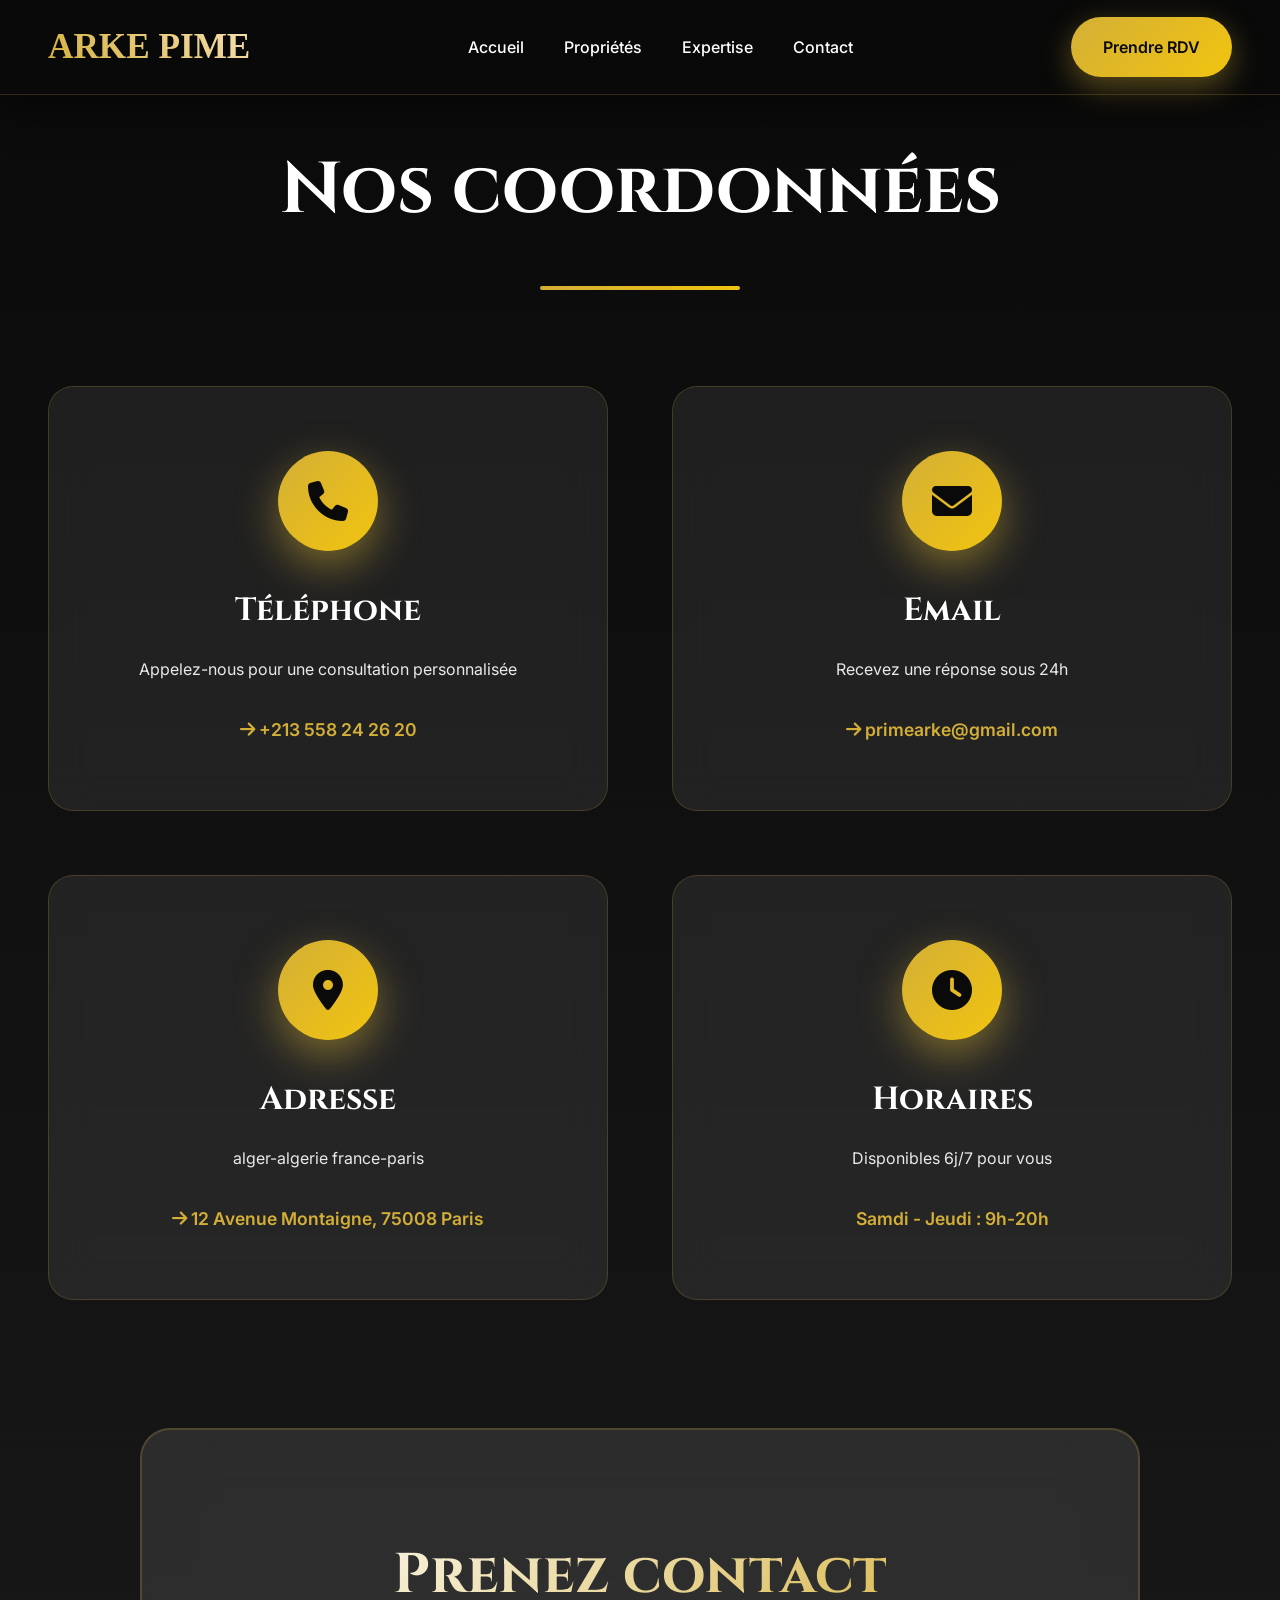
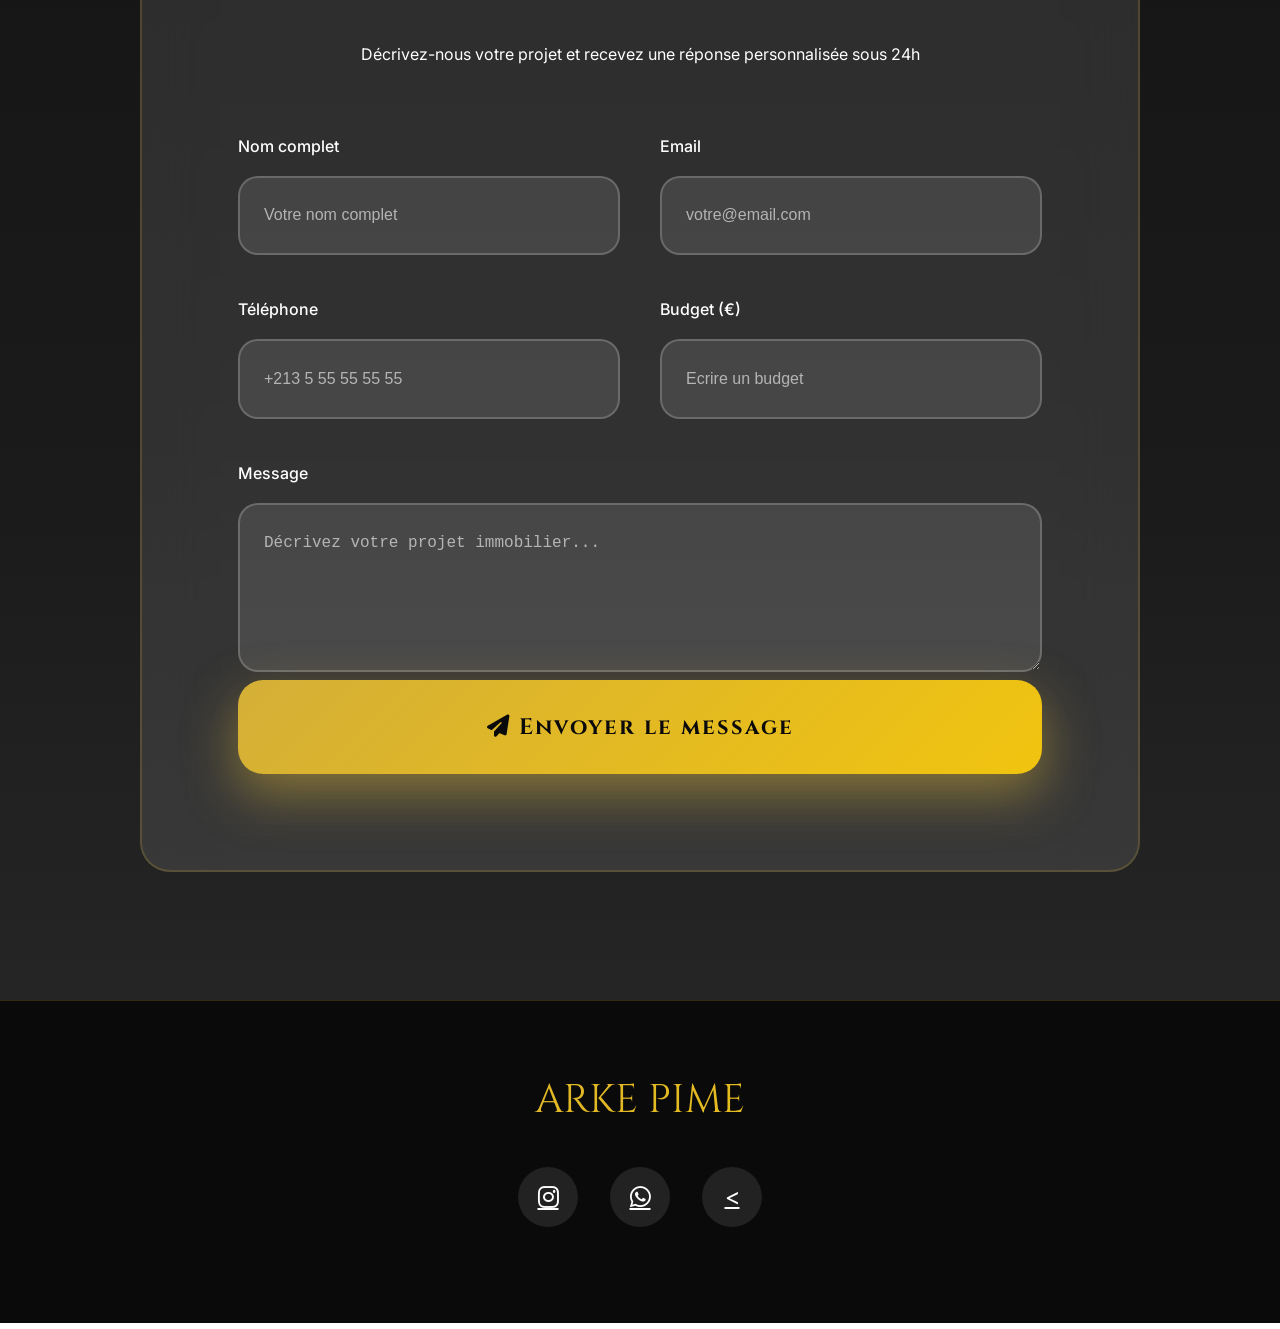
==== commit a41c5c11: "Update contact.html" ====
--- a/contact.html
+++ b/contact.html
@@ -507,6 +507,6 @@
         <div class="footer-content">
             <div class="footer-logo">ARKE PIME</div>
             <div class="social-links">
-                <a href="#"><i class="fab fa-whatsapp"></i></a>
-                <a href="#"><i class="fab fa-linkedin-in"></i></a>
+                <a href="https://www.instagram.com/arkeprime/"><i class="fab fa-instagram"></i></a>
+                <a href="https://wa.me/message/R2Y7K5PLYFCEO1"><i class="fab fa-whatsapp"></i></a>
                 <a href="#"><
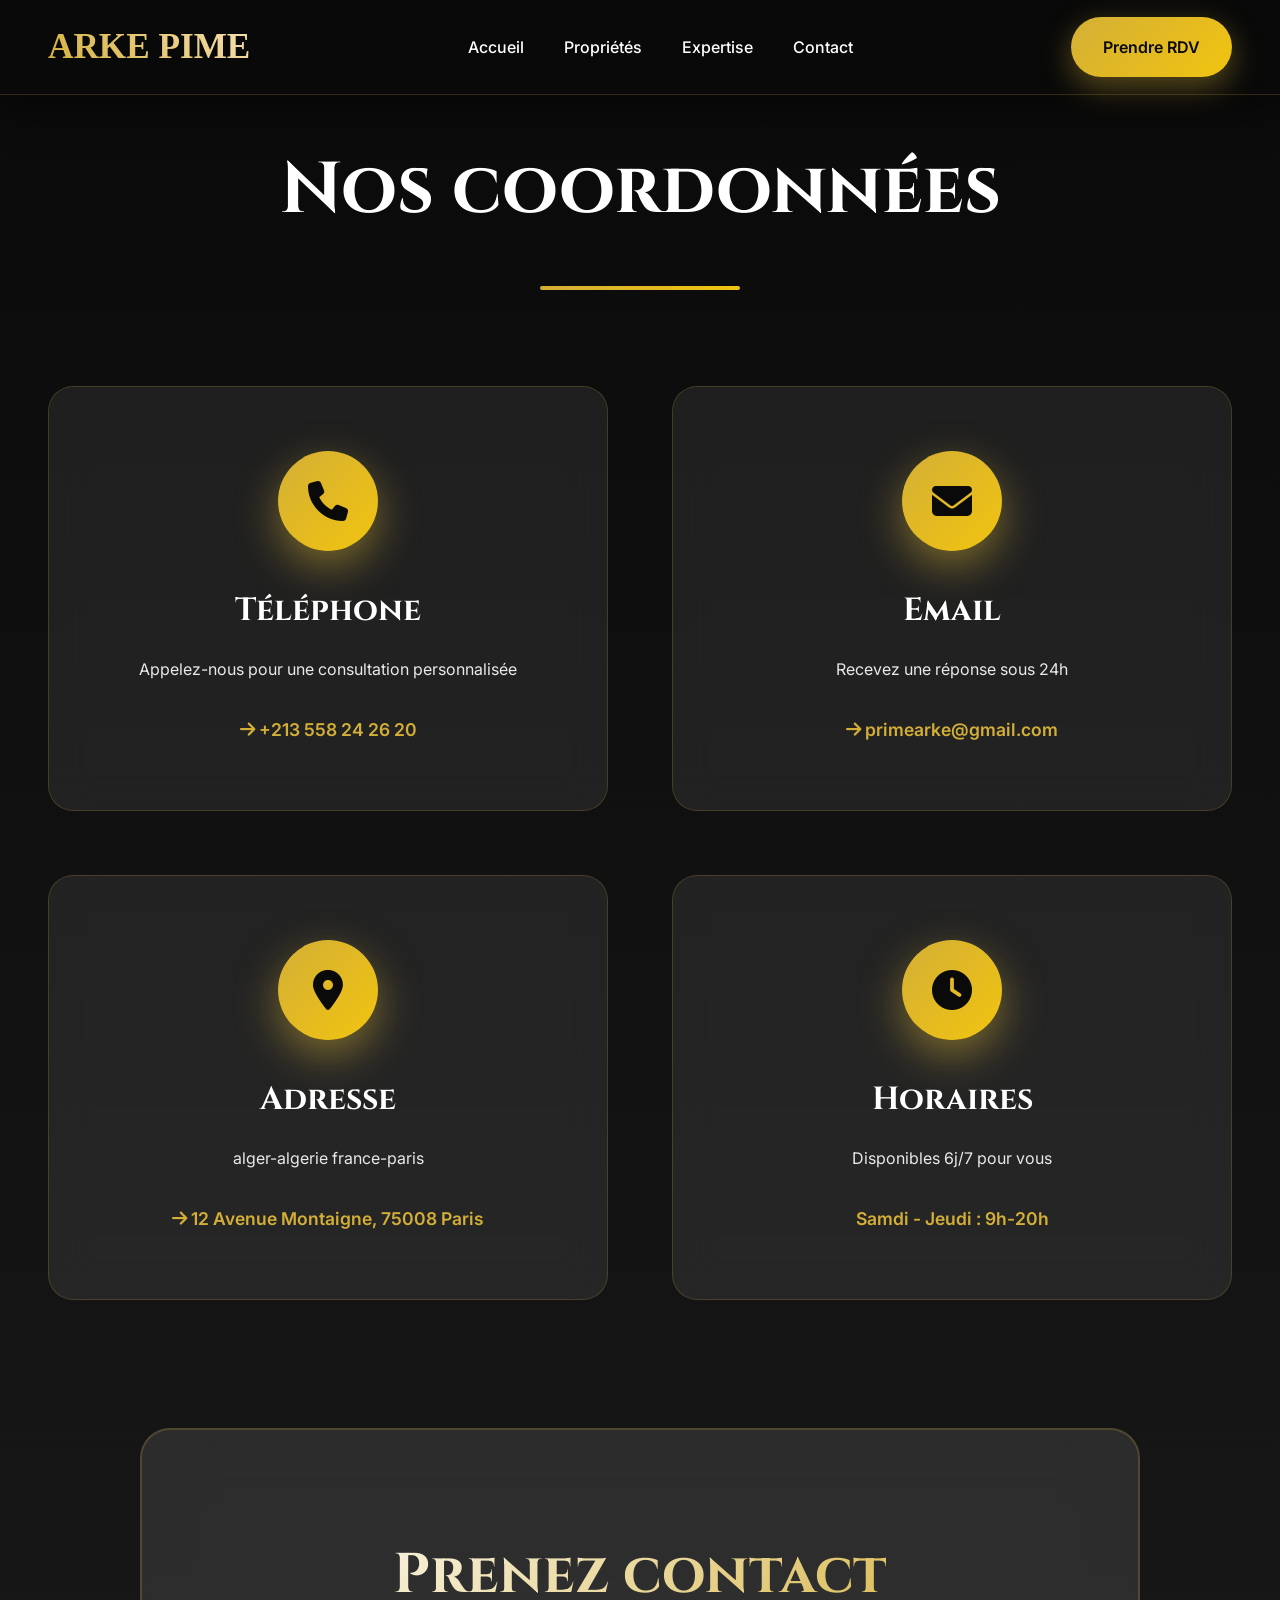
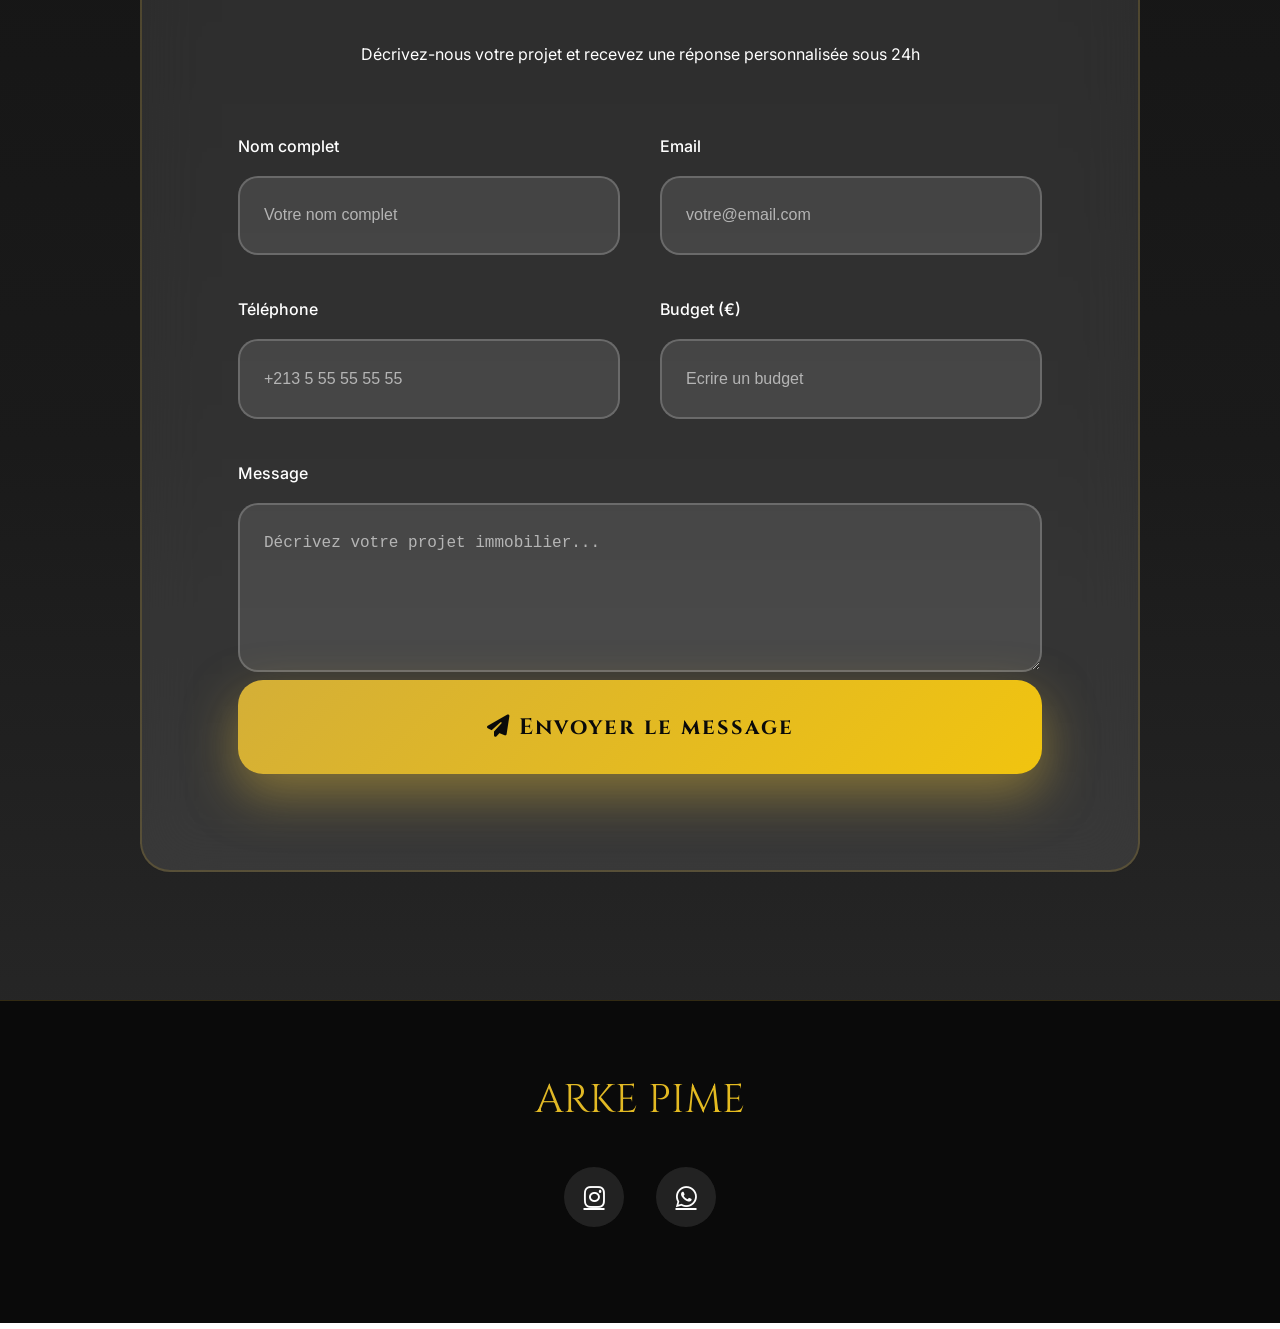
==== commit 568ee2b6: "Update contact.html" ====
--- a/contact.html
+++ b/contact.html
@@ -509,4 +509,4 @@
             <div class="social-links">
                 <a href="https://www.instagram.com/arkeprime/"><i class="fab fa-instagram"></i></a>
                 <a href="https://wa.me/message/R2Y7K5PLYFCEO1"><i class="fab fa-whatsapp"></i></a>
-                <a href="#"><
+                
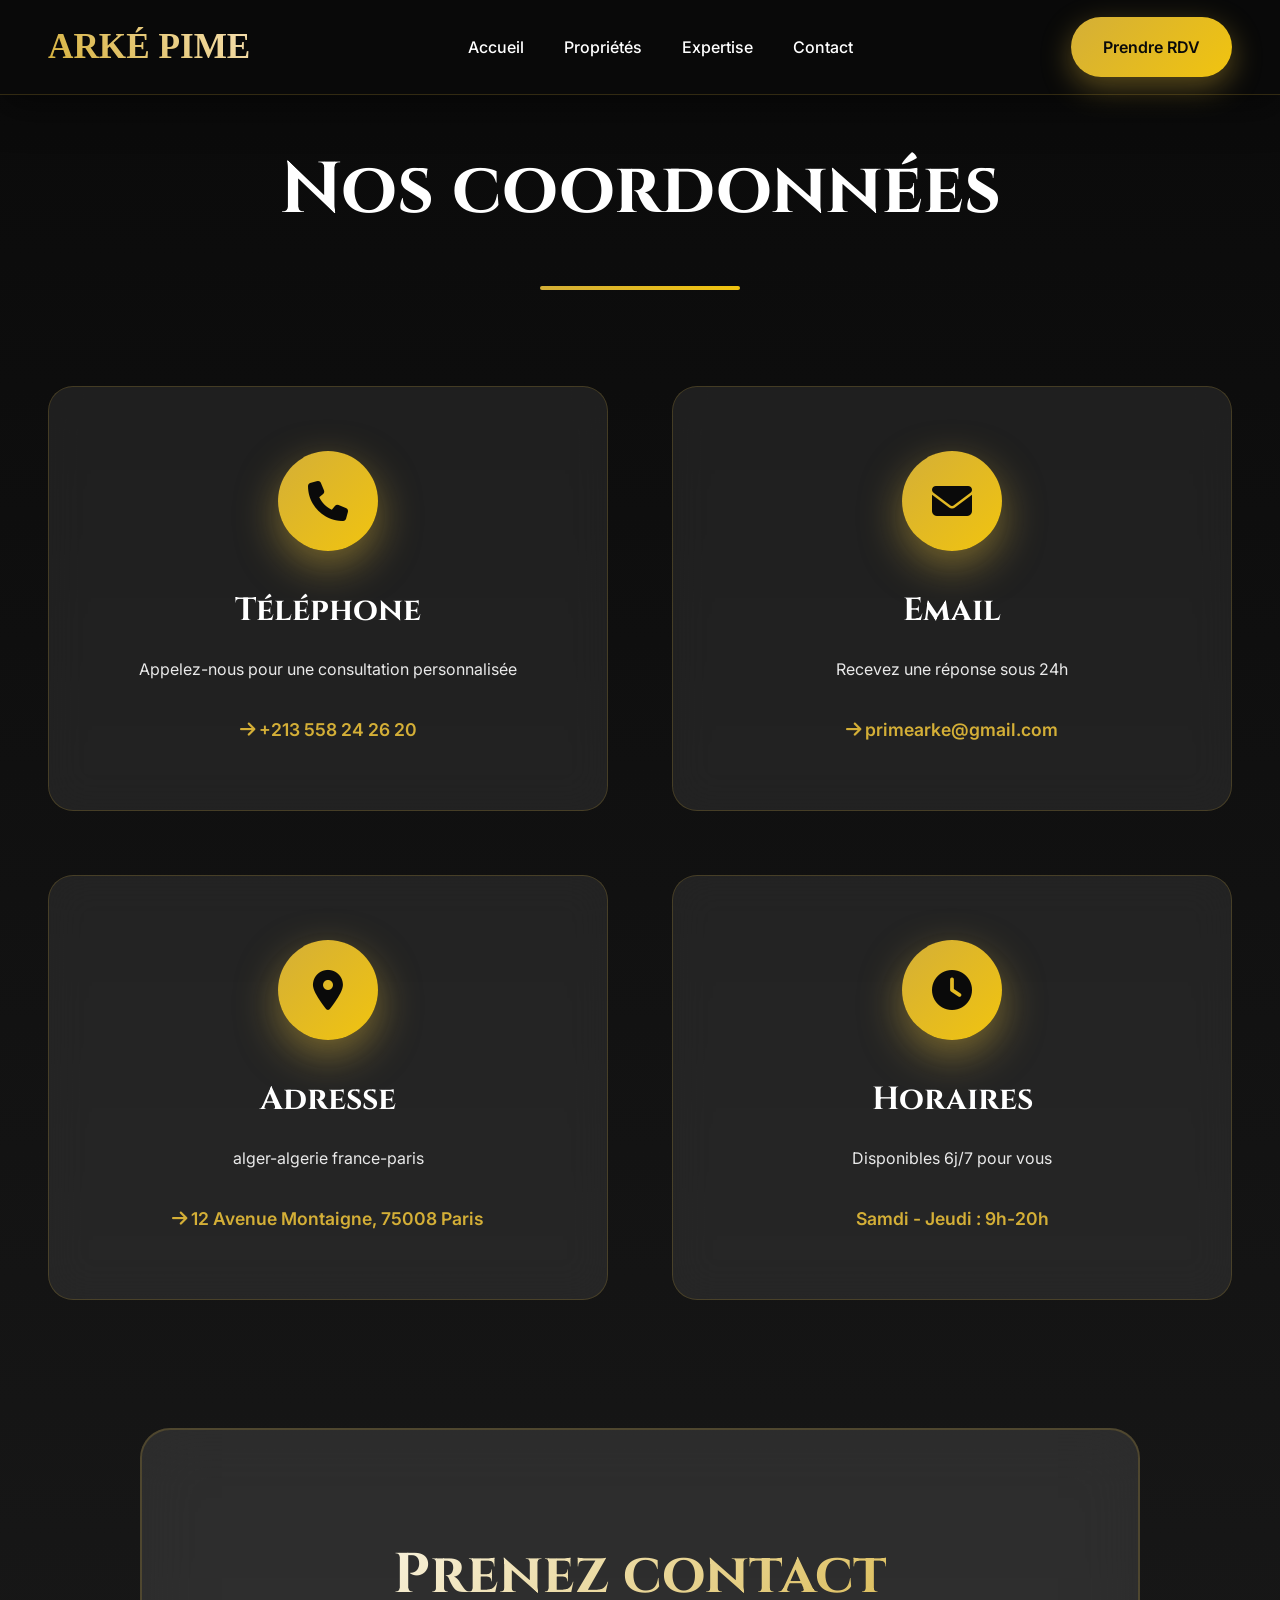
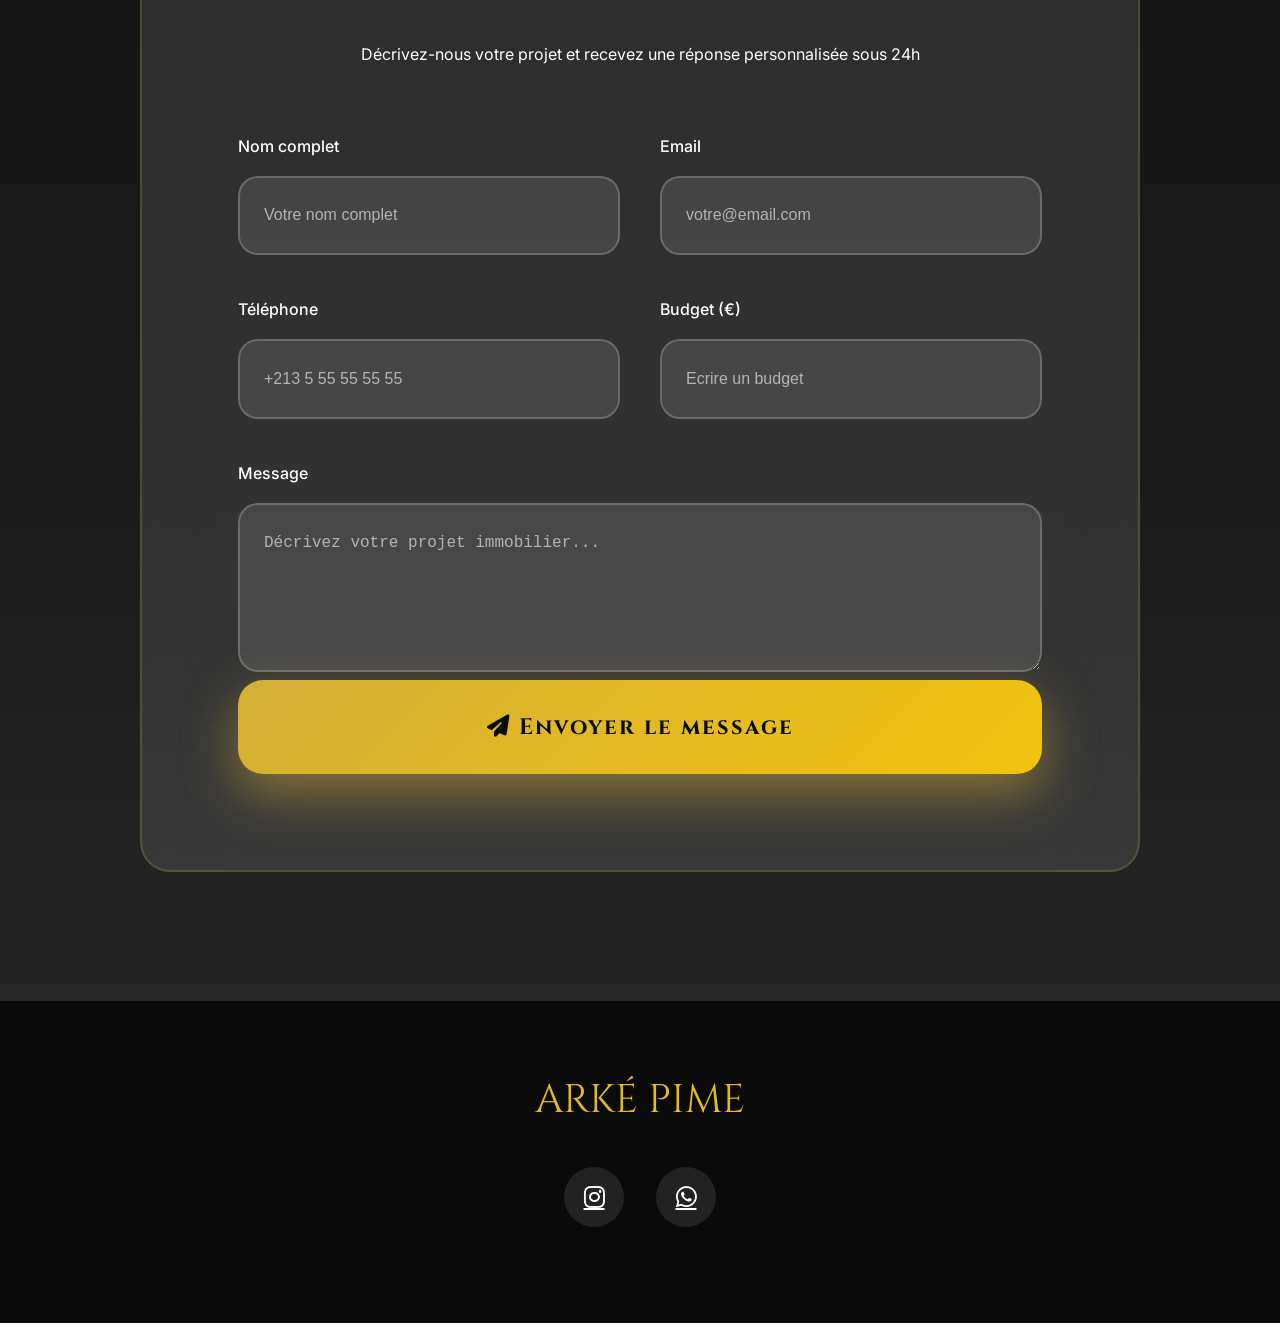
==== commit 76928137: "Update contact.html" ====
--- a/contact.html
+++ b/contact.html
@@ -402,7 +402,7 @@
     <!-- HEADER -->
     <header>
         <nav>
-            <div class="logo">ARKE PIME</div>
+            <div class="logo">ARKÉ PIME</div>
             <ul class="nav-links">
                 <li><a href="index.html">Accueil</a></li>
                 <li><a href="#properties">Propriétés</a></li>
@@ -505,7 +505,7 @@
     <!-- FOOTER -->
     <footer>
         <div class="footer-content">
-            <div class="footer-logo">ARKE PIME</div>
+            <div class="footer-logo">ARKÉ PIME</div>
             <div class="social-links">
                 <a href="https://www.instagram.com/arkeprime/"><i class="fab fa-instagram"></i></a>
                 <a href="https://wa.me/message/R2Y7K5PLYFCEO1"><i class="fab fa-whatsapp"></i></a>
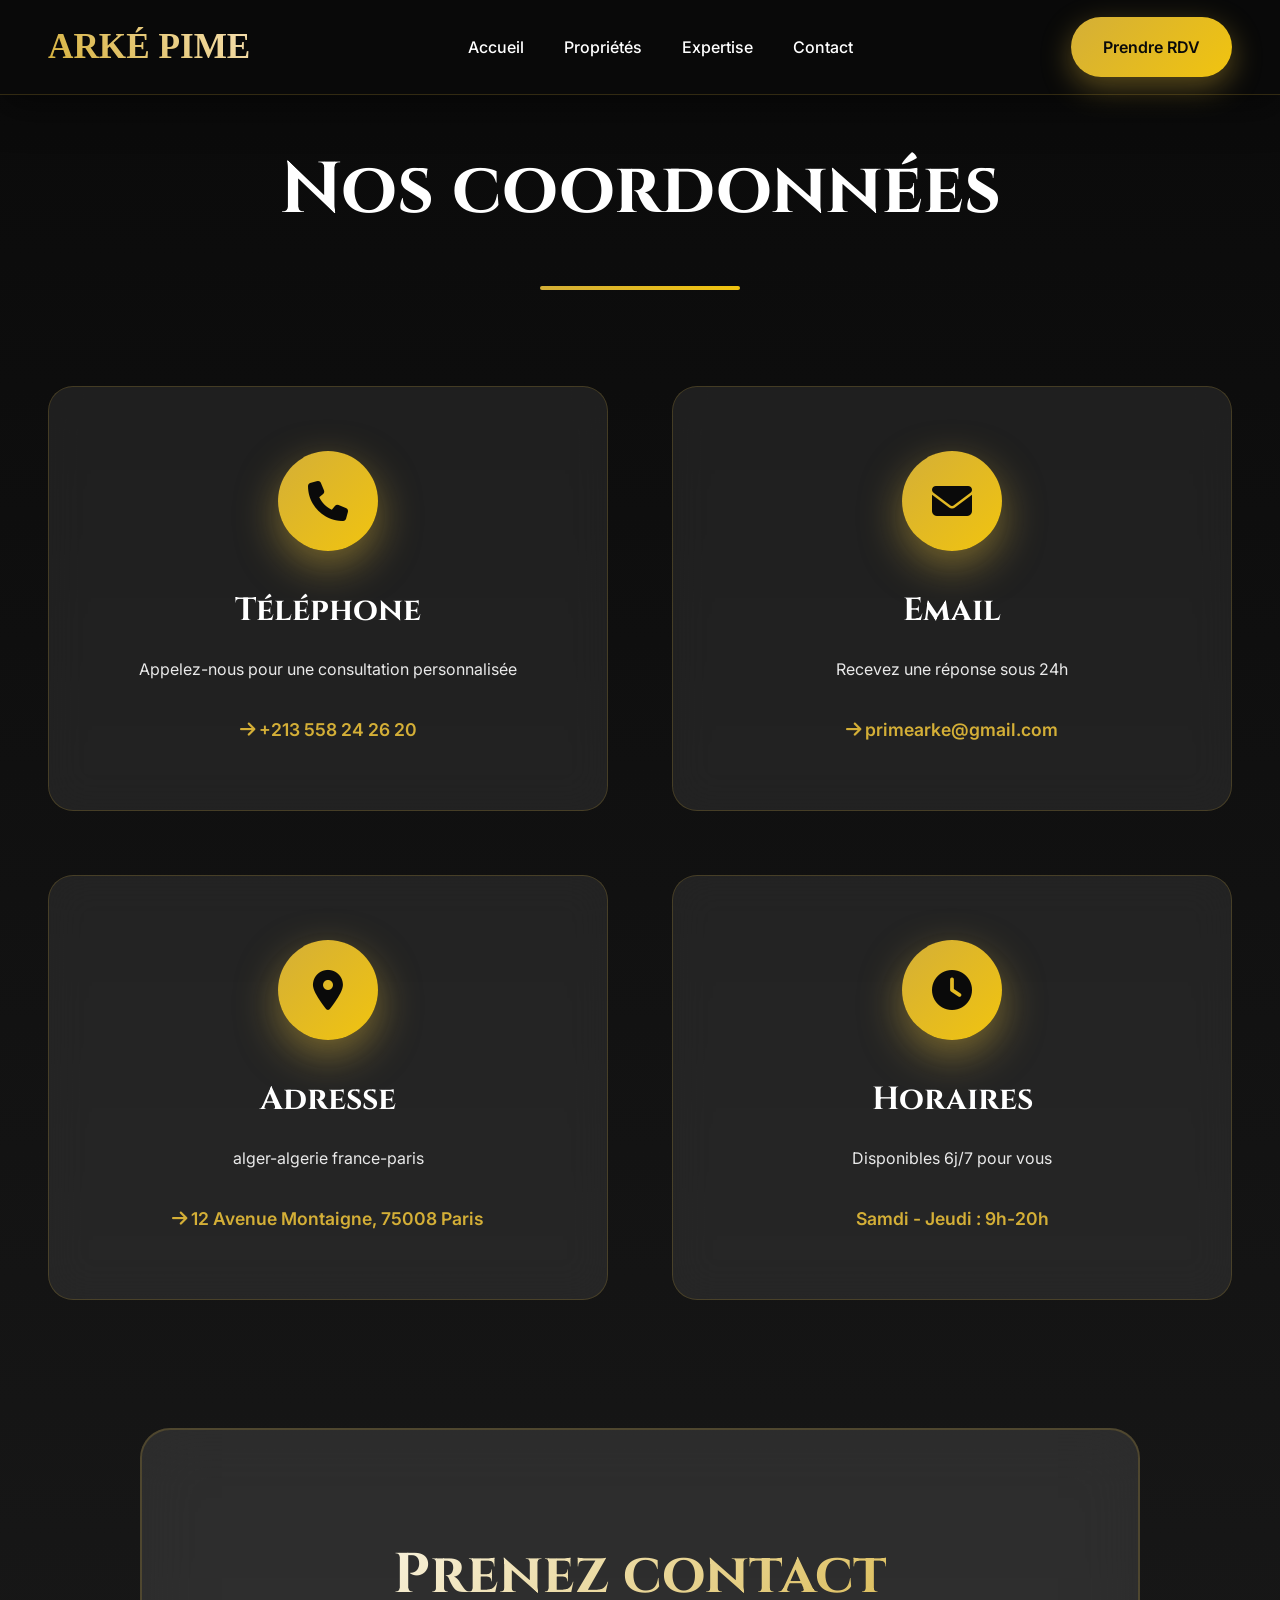
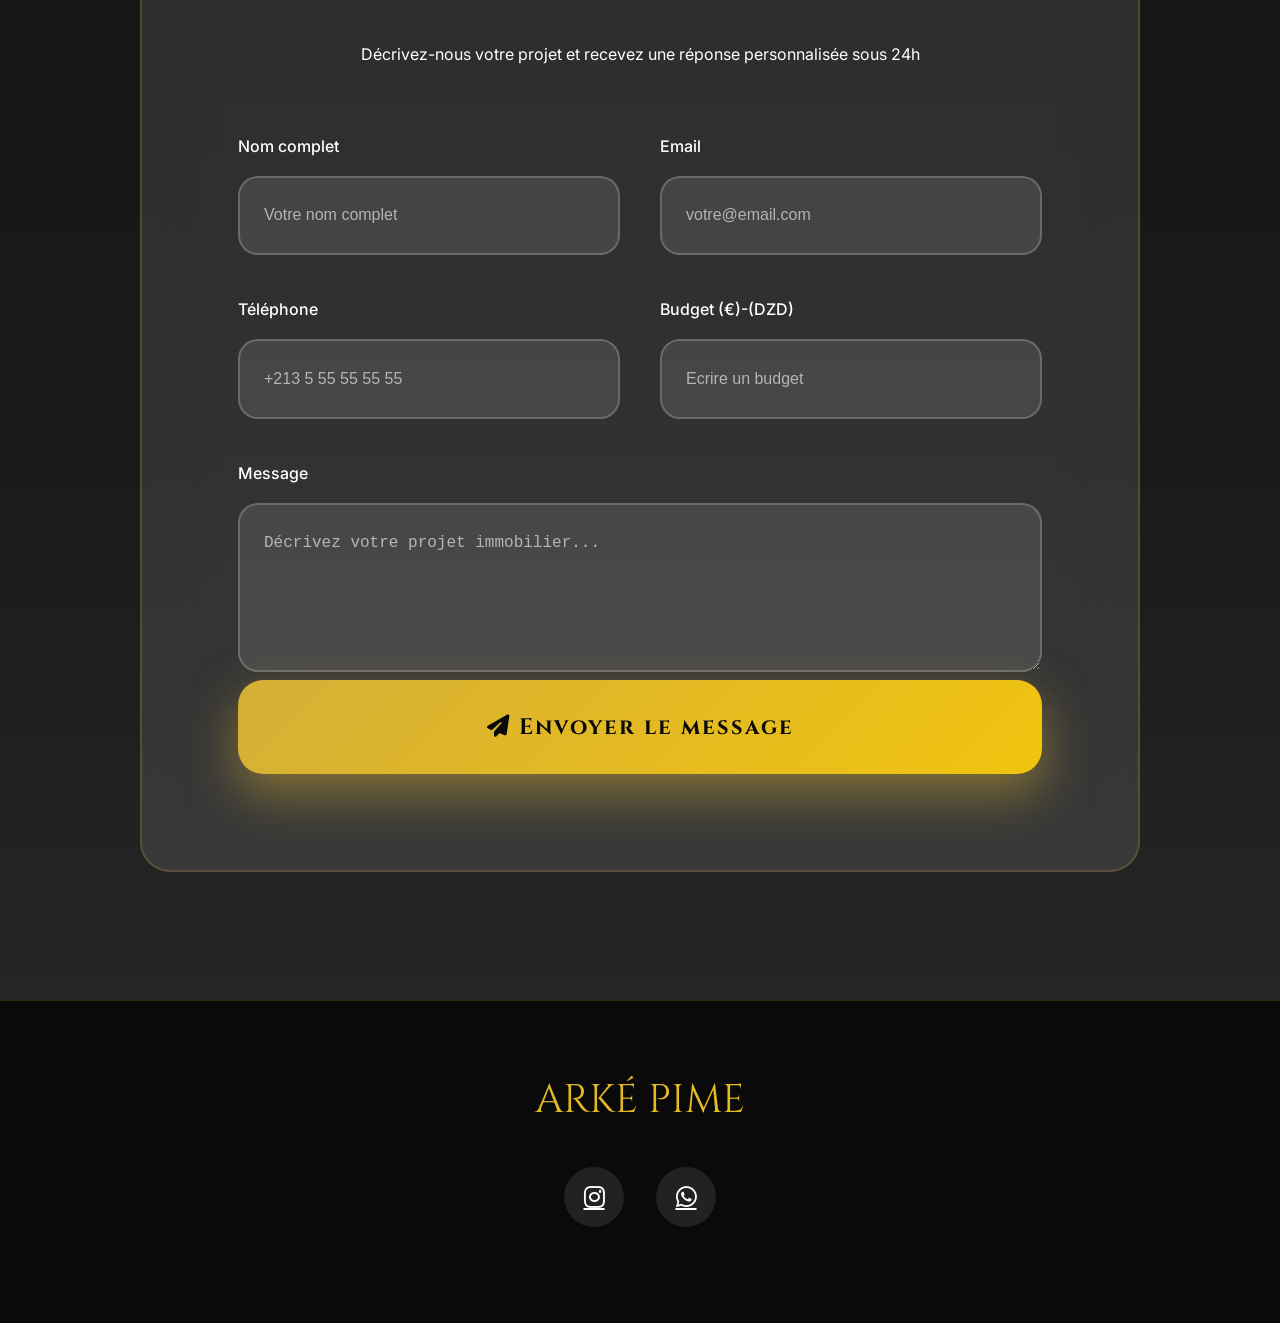
==== commit bbca4e30: "Update contact.html" ====
--- a/contact.html
+++ b/contact.html
@@ -485,7 +485,7 @@
                         <input type="tel" name="phone" placeholder="+213 5 55 55 55 55">
                     </div>
                     <div class="form-group">
-                        <label> Budget (€)</label>
+                        <label> Budget (€)-(DZD)</label>
                         <input type="nemero" name=" Budget (€)" placeholder="Ecrire un budget" required>
                     </div>
                 </div>
